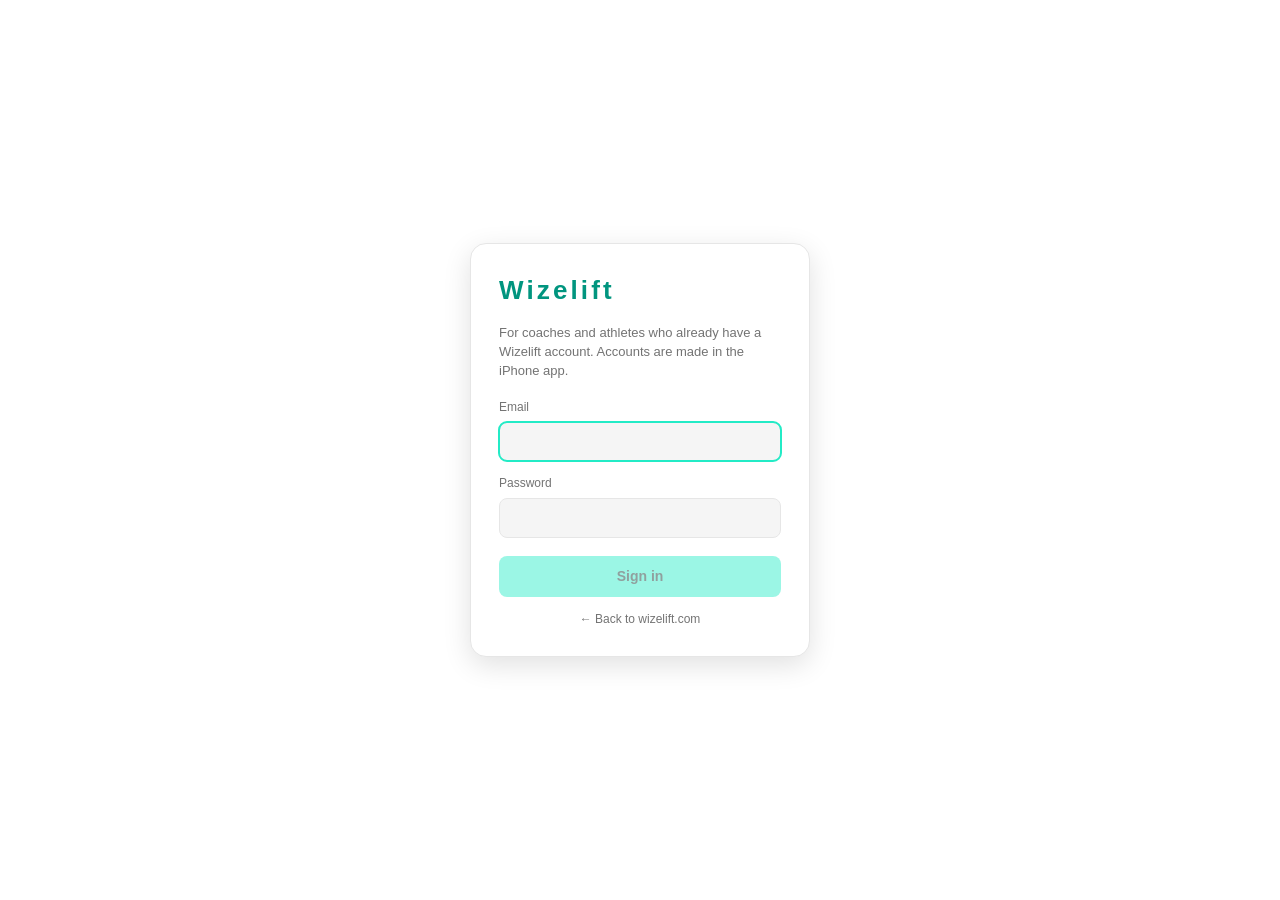
==== index.html @ af8a9f36 "Publish web app from WizeLift 39ad7905" ====
<!doctype html>
<html lang="en">
  <head>
    <meta http-equiv="Content-Security-Policy" content="default-src 'self'; script-src 'self'; style-src 'self'; img-src 'self' data: blob: https://nkvmnwehztaovkldfprq.supabase.co; connect-src https://nkvmnwehztaovkldfprq.supabase.co wss://nkvmnwehztaovkldfprq.supabase.co; font-src 'self'; object-src 'none'; base-uri 'none'; form-action 'none'; frame-src 'none'" />
    <meta name="referrer" content="no-referrer" />
    <meta charset="UTF-8" />
    <meta name="viewport" content="width=device-width, initial-scale=1.0" />
    <title>Wizelift</title>
    <script type="module" crossorigin src="/assets/index-R_wpBoYM.js"></script>
    <link rel="stylesheet" crossorigin href="/assets/index-I867Y5ib.css">
  </head>
  <body>
    <div id="root"></div>
  </body>
</html>
---- assets/index-I867Y5ib.css ----
.card.nopad>.card-head{padding:14px 18px 0}.nowrap{white-space:nowrap}td.wrap{white-space:normal}.filters{flex-direction:column;gap:10px;display:flex}.filters .search{max-width:360px}.chips{flex-wrap:wrap;align-items:center;gap:6px;display:flex}.chip{border-radius:999px;align-items:center;gap:6px;padding:4px 11px;font-size:13px;display:inline-flex}.sessions-layout{grid-template-columns:minmax(0,1fr) 300px;align-items:start;gap:18px;display:grid}.sessions-side{position:sticky;top:0}@media (max-width:1600px){.sessions-layout{grid-template-columns:1fr}.sessions-side{order:-1;position:static}}.session-title{font-weight:600;text-decoration:none}.session-title:hover{color:var(--accent-fg);text-decoration:underline}.lift-chips{flex-wrap:wrap;align-items:center;gap:4px;display:inline-flex}.lift-chip{background:var(--muted);white-space:nowrap;border-radius:6px;padding:1px 7px;font-size:12px}.pager{border-top:1px solid var(--border);flex-wrap:wrap;align-items:center;gap:4px;padding:12px 14px;display:flex}.pager button{min-width:32px;padding:4px 8px}.pager button.on{background:var(--accent);color:var(--accent-fg);border-color:#0000;font-weight:600}.pager .small{margin-left:10px}.side-note{margin-top:6px}th .sort{color:inherit;background:0 0;border:none;padding:0;font-size:12px;font-weight:500}.cal-head{align-items:center;gap:8px;display:flex}.cal-head h2{color:var(--fg);text-transform:capitalize;min-width:160px;margin:0 8px 0 0;font-size:18px}.cal{border:1px solid var(--border);background:var(--card);border-radius:14px;grid-template-columns:repeat(7,minmax(0,1fr)) minmax(150px,1.15fr);display:grid;overflow:hidden}.cal-dow{color:var(--muted-fg);border-bottom:1px solid var(--border);text-transform:capitalize;padding:8px 10px;font-size:12px}.cal-dow.sum{background:var(--muted)}.cal-day{border-bottom:1px solid var(--border);border-right:1px solid var(--border);flex-direction:column;gap:4px;min-width:0;min-height:104px;padding:6px 7px;display:flex}.cal-day.out{background:color-mix(in srgb, var(--muted) 45%, transparent)}.cal-day.out .cal-num{opacity:.45}.cal-num{color:var(--muted-fg);font-variant-numeric:tabular-nums;font-size:12px}.cal-day.today .cal-num{background:var(--primary);color:var(--primary-fg);border-radius:999px;align-self:flex-start;padding:0 7px;font-weight:700}.cal-chip{background:var(--accent);color:var(--accent-fg);border-radius:7px;padding:4px 7px;font-size:12px;line-height:1.25;text-decoration:none;display:block;overflow:hidden}.cal-chip:hover{filter:brightness(1.08)}.cal-chip b{white-space:nowrap;text-overflow:ellipsis;font-weight:600;display:block;overflow:hidden}.cal-chip span{white-space:nowrap;text-overflow:ellipsis;opacity:.85;display:block;overflow:hidden}.cal-week{border-bottom:1px solid var(--border);background:var(--muted);font-variant-numeric:tabular-nums;flex-direction:column;gap:3px;padding:8px 12px;font-size:12px;display:flex}.cal-week .row2{justify-content:space-between;gap:8px;display:flex}.cal-week .row2 span:first-child,.cal-week.empty{color:var(--muted-fg)}.year{grid-template-rows:repeat(7,13px);grid-auto-flow:column;gap:3px;padding-bottom:4px;display:grid;overflow-x:auto}.year-cell{background:var(--muted);border-radius:3px;place-items:center;width:13px;height:13px;display:grid}.year-cell .bubble{background:var(--c1);border-radius:50%}.year-cell.future{background:0 0}.year-months{color:var(--muted-fg);grid-auto-flow:column;gap:3px;margin-bottom:4px;font-size:11px;display:grid}.settings{flex-direction:column;gap:18px;max-width:640px;display:flex}.settings-row{border-top:1px solid var(--border);justify-content:space-between;align-items:center;gap:16px;padding:11px 0;display:flex}.settings-row:first-of-type{border-top:none}.danger-link{color:var(--bad);text-decoration:none}.danger-link:hover{text-decoration:underline}.signin{background:var(--bg);place-items:center;min-height:100%;padding:24px;display:grid}.signin-card{background:var(--card);border:1px solid var(--border);width:360px;max-width:100%;box-shadow:var(--shadow);border-radius:18px;flex-direction:column;gap:14px;padding:30px;display:flex}.signin-card .wordmark{margin-bottom:6px;font-size:26px}.signin-card button.primary{margin-top:4px;padding:10px 12px}.signin-foot{text-align:center;font-size:12px}.signin-foot a{color:var(--muted-fg);text-decoration:none}.signin-foot a:hover{color:var(--fg)}td.lifts-col{max-width:170px}.lift-line{text-overflow:ellipsis;white-space:nowrap;color:var(--muted-fg);display:block;overflow:hidden}.sessions-table td,.sessions-table th{padding-left:8px;padding-right:8px}.legal-title{margin:0;font-size:18px}.legal-consent{flex-direction:column;gap:8px;display:flex}.signin-card label.legal-check{cursor:pointer;flex-direction:row;align-items:flex-start;gap:10px}.signin-card label.legal-check input{width:18px;height:18px;accent-color:var(--primary);flex:none;margin:1px 0 0}.signin-card label.legal-check span{color:var(--fg);font-size:14px}.legal-links{gap:16px;padding-left:28px;font-size:13px;display:flex}.legal-links a{color:var(--fg);font-weight:600}.signin-who{color:var(--muted-fg);margin:-4px 0 4px;font-size:13px;line-height:1.45}.ov-row{grid-template-columns:minmax(0,2fr) minmax(0,1fr);gap:18px;display:grid}@media (max-width:1100px){.ov-row{grid-template-columns:1fr}}.mini td.strong,.strong{font-weight:700}.mini tr.row-link,tr.row-link{cursor:pointer}.mini tr.row-link:hover td,tr.row-link:hover td{background:var(--muted)}.mini td.name{white-space:nowrap}.spark{display:block}.last-session{color:inherit;border-radius:10px;flex-direction:column;gap:10px;margin:-4px;padding:4px;text-decoration:none;display:flex}.last-session:hover{background:var(--muted)}.ls-date{text-transform:capitalize;font-size:12px}.ls-title{font-size:18px;font-weight:700}.ls-stats{font-variant-numeric:tabular-nums;gap:18px;display:flex}.ls-stats b{font-size:18px}.ls-best{font-variant-numeric:tabular-nums;flex-direction:column;gap:2px;display:flex}.ls-lifts{flex-wrap:wrap;gap:6px;display:flex}.pill{background:var(--muted);color:var(--muted-fg);border-radius:999px;padding:3px 9px;font-size:12px}.speed-list{flex-direction:column;display:flex}.speed-row{border-bottom:1px solid var(--border);font-variant-numeric:tabular-nums;grid-template-columns:minmax(150px,1.4fr) 110px minmax(80px,1fr) 90px;align-items:center;gap:12px;padding:8px 2px;display:grid}.speed-row:last-child{border-bottom:none}.speed-name{white-space:nowrap;text-overflow:ellipsis;font-weight:600;overflow:hidden}.speed-vals{white-space:nowrap;font-size:12px}.speed-bar{background:var(--muted);border-radius:4px;height:8px;position:relative}.speed-mid{background:var(--muted-fg);opacity:.6;width:1px;position:absolute;top:-3px;bottom:-3px;left:50%}.speed-fill{background:var(--muted-fg);border-radius:4px;position:absolute;top:0;bottom:0}.speed-fill.good{background:var(--good)}.speed-fill.bad{background:var(--bad)}.speed-delta{text-align:right;white-space:nowrap}.speed-delta.muted{color:var(--muted-fg)}.ready{flex-direction:column;gap:8px;display:flex}.ready-verdict{letter-spacing:-.01em;font-size:30px;font-weight:800}.ready-verdict.primed{color:var(--good)}.ready-verdict.recover{color:var(--warn)}.ready-verdict.steady{color:var(--fg)}.ready-row{border-bottom:1px solid var(--border);justify-content:space-between;padding:6px 0;display:flex}.ready-row:last-child{border-bottom:none}.ready-row span:last-child{font-weight:700}.grid-wrap{flex-wrap:wrap;align-items:center;gap:28px;display:flex}.grid-stats{grid-template-columns:1fr;gap:10px;min-width:150px;display:grid}.cgrid{gap:4px;display:flex}.cgrid-days,.cgrid-week{grid-template-rows:repeat(7, var(--cell));gap:4px;display:grid}.cgrid-days span{line-height:var(--cell);width:12px;font-size:10px}.cgrid-cell{width:var(--cell);height:var(--cell);background:var(--muted);border-radius:4px}.cgrid-cell.on{background:color-mix(in srgb, var(--c1) 70%, transparent)}.cgrid-cell.on2{background:var(--c1)}.cgrid-cell.out{border:1px dashed var(--border);background:0 0}.sr-only{clip:rect(0 0 0 0);width:1px;height:1px;position:absolute;overflow:hidden}.roster td .name{font-weight:600}.roster .lift b{font-variant-numeric:tabular-nums;font-weight:600}.compare-pickers{flex-direction:column;gap:10px;display:flex}.chips{flex-wrap:wrap;gap:6px;display:flex}.chip{border-radius:999px;align-items:center;gap:6px;padding:5px 12px;display:inline-flex}.chip .dot{margin-right:0}.invite-layout{grid-template-columns:auto 1fr;align-items:center;gap:28px;display:grid}.invite-qr{background:#fff;border-radius:14px;width:220px;height:220px;padding:10px;display:block}.invite-qr.placeholder{background:var(--muted)}.invite-code{letter-spacing:.08em;font-variant-numeric:tabular-nums;font-size:44px;font-weight:800;line-height:1.1}.invite-actions{gap:8px;margin-top:16px;display:flex}@media (max-width:900px){.invite-layout{grid-template-columns:1fr}}.chip{background:var(--muted);border:1px solid var(--border);color:var(--fg);cursor:pointer;border-radius:999px;align-items:center;gap:6px;padding:4px 11px;font-size:13px;text-decoration:none;display:inline-flex}.chip.on{background:var(--accent);color:var(--accent-fg);border-color:#0000;font-weight:600}.medals{grid-template-columns:minmax(0,1.2fr) minmax(0,1fr);align-items:start;gap:18px;display:grid}@media (max-width:1180px){.medals{grid-template-columns:1fr}}.trophy-list{flex-direction:column;gap:8px;display:flex}.trophy{border:1px solid var(--primary);background:color-mix(in srgb, var(--primary) 10%, transparent);border-radius:12px;align-items:center;gap:12px;padding:10px 12px;text-decoration:none;display:flex}.trophy:hover{background:color-mix(in srgb, var(--primary) 16%, transparent)}.trophy-text{flex-direction:column;flex:1;gap:2px;min-width:0;display:flex}.trophy-also{flex-wrap:wrap;gap:6px;margin-top:12px;display:flex}.medal-tiers{flex-direction:column;gap:14px;display:flex}.tier-list{flex-direction:column;gap:8px;display:flex}.tier-row{justify-content:space-between;align-items:center;gap:10px;display:flex}.tier-badge{letter-spacing:.06em;border-radius:999px;padding:3px 9px;font-size:11px;font-weight:800}.tier-value{font-variant-numeric:tabular-nums}.segments{grid-template-columns:260px minmax(0,1fr);align-items:start;gap:20px;display:grid}@media (max-width:1000px){.segments{grid-template-columns:1fr}}.segment-list{flex-direction:column;gap:14px;display:flex;position:sticky;top:0}.segment-lift{margin-bottom:6px;font-weight:700}.segment-bands{flex-wrap:wrap;gap:6px;display:flex}.segment-main{flex-direction:column;gap:12px;min-width:0;display:flex}.segment-controls{flex-wrap:wrap;gap:10px;display:flex}.board{flex-direction:column;display:flex}.board-head{border-bottom:1px solid var(--border);justify-content:space-between;padding:10px 16px;display:flex}.board-row{border-bottom:1px solid var(--border);align-items:center;gap:12px;padding:10px 16px;text-decoration:none;display:flex}.board-row:last-child{border-bottom:none}a.board-row:hover{background:var(--muted)}.board-row.me{background:color-mix(in srgb, var(--primary) 10%, transparent);box-shadow:inset 3px 0 0 var(--primary)}.board-place{text-align:right;font-variant-numeric:tabular-nums;width:26px;color:var(--muted-fg);font-weight:800}.board-who{flex-direction:column;flex:1;gap:2px;min-width:0;display:flex}.board-who b,.board-who span{text-overflow:ellipsis;white-space:nowrap;overflow:hidden}.board-value{font-variant-numeric:tabular-nums;white-space:nowrap;font-size:16px;font-weight:800}.board-gap{text-align:center;color:var(--muted-fg);border-bottom:1px solid var(--border);padding:2px 0}.compare{flex-direction:column;gap:16px;display:flex}.compare-pair{grid-template-columns:1fr 1fr;gap:12px;display:grid}.compare-side{border:1px solid var(--border);border-radius:12px;flex-direction:column;gap:10px;padding:12px 14px;display:flex}.compare-side.me{border-color:var(--primary);background:color-mix(in srgb, var(--primary) 6%, transparent)}.compare-who{letter-spacing:.08em;text-transform:uppercase;color:var(--muted-fg);font-size:11px;font-weight:800}.compare-stats{grid-template-columns:repeat(3,minmax(0,1fr));gap:10px;display:grid}.compare-stats>div{flex-direction:column;gap:2px;display:flex}.compare-stats b{font-variant-numeric:tabular-nums;font-size:18px}.compare th.gap,.compare td.gap{border-bottom:none;width:24px}.share-backdrop{z-index:50;background:#0009;place-items:center;padding:24px;display:grid;position:fixed;inset:0}.share-dialog{background:var(--card);border:1px solid var(--border);box-shadow:var(--shadow);border-radius:16px;width:100%;max-width:820px;max-height:calc(100vh - 48px);overflow:auto}.share-head{border-bottom:1px solid var(--border);justify-content:space-between;align-items:center;padding:12px 16px;display:flex}.share-body{grid-template-columns:auto minmax(0,1fr);align-items:start;gap:20px;padding:18px;display:grid}@media (max-width:760px){.share-body{grid-template-columns:1fr}}.share-stage{border-radius:12px;place-items:center;padding:10px;display:grid}.share-stage.checker{background:repeating-conic-gradient(#9a9a9a 0% 25%,#6e6e6e 0% 50%) 50%/20px 20px}.share-canvas{border-radius:10px;width:300px;display:block}.share-canvas.story{height:533px}.share-canvas.post{height:375px}.share-controls{flex-direction:column;align-items:flex-start;gap:14px;display:flex}.share-templates{flex-wrap:wrap;gap:6px;display:flex}.share-actions{flex-wrap:wrap;gap:8px;display:flex}.share-warn{color:var(--warn);margin-left:8px;font-size:11px}.kpi-strip{grid-template-columns:repeat(auto-fit,minmax(150px,1fr));gap:12px;display:grid}.session-nav{gap:6px;display:flex}a.button{background:var(--muted);border:1px solid var(--border);min-width:34px;color:var(--fg);border-radius:8px;justify-content:center;align-items:center;padding:6px 12px;text-decoration:none;display:inline-flex}a.button:hover{border-color:var(--muted-fg)}a.button.disabled{opacity:.35;pointer-events:none}.session-note{border-left:3px solid var(--primary);color:var(--fg);white-space:pre-wrap;padding:6px 12px}.lift-block{flex-direction:column;gap:16px;display:flex}.lift-head{justify-content:space-between;align-items:flex-start;gap:16px;display:flex}.lift-head .kpi{min-width:150px}.lift-name{color:var(--fg);font-size:18px;font-weight:700;text-decoration:none}.lift-name:hover{color:var(--accent-fg)}.lift-grid{grid-template-columns:minmax(0,1.25fr) minmax(0,1fr);align-items:start;gap:20px;display:grid}@media (max-width:1280px){.lift-grid{grid-template-columns:1fr}}.panel-head{flex-wrap:wrap;justify-content:space-between;align-items:center;gap:12px;margin-bottom:8px;display:flex}.panel-head h3,.curve h3{color:var(--muted-fg);margin:0;font-size:13px;font-weight:600}table.sets td{padding:8px 9px}table.sets th{padding:6px 9px}table.sets tr.lit td{background:color-mix(in srgb, var(--c1) 12%, transparent)}table.sets tr.warm td{color:var(--muted-fg)}table.sets tr.warm td.strong{color:var(--muted-fg);font-weight:500}td.strong,span.strong{font-weight:700}.tag{letter-spacing:.04em;text-transform:uppercase;color:var(--muted-fg);background:var(--muted);border-radius:4px;margin-left:6px;padding:1px 5px;font-size:10px;font-weight:600}.reps-panel{border-top:1px solid var(--border);flex-direction:column;gap:10px;padding-top:14px;display:flex}.curve{margin-top:8px}.chart .bar-value{fill:var(--muted-fg);font-variant-numeric:tabular-nums;font-size:10px}.chart .bar-value.on{fill:var(--fg);font-weight:700}.chart .group-rule{stroke:var(--border)}.chart .cutoff{stroke:var(--bad);stroke-dasharray:5 4;opacity:.8}.chart .cutoff-label{fill:var(--bad);font-size:11px}.chart .lv-fit{stroke:var(--fg);stroke-width:2px}.chart .lv-extrap{stroke:var(--muted-fg);stroke-width:1.6px;stroke-dasharray:6 5}.chart .lv-drop{stroke:var(--muted-fg);stroke-dasharray:2 4}.chart .lv-estimate{fill:var(--bg);stroke:var(--fg);stroke-width:2px}.chart .lv-estimate-label{fill:var(--fg);font-size:12px;font-weight:700}.chart .lv-past{fill:var(--muted-fg);opacity:.6;cursor:pointer}.chart .lv-now{fill:var(--c1);stroke:var(--bg);stroke-width:1.5px;cursor:pointer}.chart .lv-halo{fill:color-mix(in srgb, var(--c1) 25%, transparent)}.legend-item.clickable{cursor:default}.photo-strip{gap:10px;padding-bottom:2px;display:flex;overflow-x:auto}.photo-thumb{border:1px solid var(--border);background:var(--muted);cursor:zoom-in;border-radius:10px;flex:none;width:132px;height:132px;padding:0;overflow:hidden}.photo-thumb img{object-fit:cover;width:100%;height:100%;display:block}.photo-thumb:hover{border-color:var(--muted-fg)}.lightbox{z-index:50;cursor:zoom-out;background:#000000e0;place-items:center;display:grid;position:fixed;inset:0}.lightbox img{max-width:92vw;max-height:88vh;box-shadow:var(--shadow);cursor:default;border-radius:10px}.lightbox button{color:#fff;background:#ffffff1f;border:none;border-radius:999px;width:44px;height:44px;font-size:20px;position:absolute}.lightbox button:hover{background:#ffffff38}.lightbox-nav.prev{top:50%;left:24px;transform:translateY(-50%)}.lightbox-nav.next{top:50%;right:24px;transform:translateY(-50%)}.lightbox-close{top:20px;right:24px}.lightbox-count{color:#fffc;font-variant-numeric:tabular-nums;font-size:13px;position:absolute;bottom:22px}.tempo-swatch{border-radius:2px;width:10px;height:10px;display:inline-block}input.search{width:240px}.ex-grid{grid-template-columns:minmax(0,1fr) minmax(0,1fr);align-items:start;gap:18px;display:grid}@media (max-width:1180px){.ex-grid{grid-template-columns:1fr}}.card.nopad .card-head{padding:14px 16px 0}tr.clickable-row{cursor:pointer}tr.clickable-row:hover td{background:var(--muted)}.legend-swatch{background:var(--muted);border-radius:3px;width:14px;height:10px;display:inline-block}.compare-toggle{color:var(--muted-fg);cursor:pointer;align-items:center;gap:6px;font-size:13px;display:inline-flex}.compare-toggle input{width:auto}.delta{font-variant-numeric:tabular-nums;margin-left:6px;font-size:13px;font-weight:600}.delta.muted{color:var(--muted-fg)}.headline{border:1px solid var(--border);background:var(--card);border-radius:14px;flex-direction:column;gap:4px;padding:16px 18px;display:flex}.headline.tone-good{background:color-mix(in srgb, var(--good) 8%, var(--card))}.headline.tone-poor{background:color-mix(in srgb, var(--bad) 8%, var(--card))}.headline.tone-mixed{background:color-mix(in srgb, var(--warn) 8%, var(--card))}.headline-q{letter-spacing:.08em;text-transform:uppercase;color:var(--muted-fg);font-size:11px;font-weight:600}.headline-a{letter-spacing:-.01em;font-size:30px;font-weight:800}.tone-good .headline-a{color:var(--good)}.tone-poor .headline-a{color:var(--bad)}.tone-mixed .headline-a{color:var(--warn)}.headline-slices{gap:3px;max-width:520px;margin-top:6px;display:flex}.slice{white-space:nowrap;color:var(--fg);border-radius:6px;padding:3px 8px;font-size:11px;overflow:hidden}.slice.good{background:color-mix(in srgb, var(--good) 35%, transparent)}.slice.flat{background:var(--muted)}.slice.poor{background:color-mix(in srgb, var(--bad) 35%, transparent)}.multiples{grid-template-columns:repeat(2,minmax(0,1fr));gap:18px 24px;display:grid}.multiples.three{grid-template-columns:repeat(3,minmax(0,1fr));margin-top:14px}@media (max-width:1100px){.multiples,.multiples.three{grid-template-columns:1fr}}.multiple{min-width:0}.multiple-head{align-items:baseline;gap:10px;margin-bottom:4px;display:flex}.multiple-title{color:var(--fg);font-weight:600;text-decoration:none}a.multiple-title:hover{color:var(--accent-fg)}.multiple-value{font-variant-numeric:tabular-nums;margin-left:auto;font-size:18px;font-weight:700}.vl{flex-direction:column;gap:12px;display:flex}.vl-head{flex-wrap:wrap;align-items:baseline;gap:8px;display:flex}.vl-mean{font-variant-numeric:tabular-nums;font-size:26px;font-weight:800}.hist{padding-bottom:18px;position:relative}.hist-bars{grid-template-columns:repeat(12,1fr);align-items:end;gap:3px;height:150px;display:grid;position:relative}.hist-col{z-index:1;align-items:flex-end;height:100%;display:flex;position:relative}.hist-bar{background:var(--muted-fg);opacity:.55;border-radius:3px 3px 0 0;width:100%;min-height:1px}.hist-bar.in{background:var(--c1);opacity:1}.hist-band{background:color-mix(in srgb, var(--c1) 12%, transparent);border-left:1px dashed var(--c1);border-right:1px dashed var(--c1);position:absolute;top:0;bottom:0}.hist-mean{background:var(--fg);z-index:2;width:2px;position:absolute;top:-4px;bottom:0}.hist-axis{height:16px;position:relative}.hist-axis span{color:var(--muted-fg);font-size:11px;position:absolute;top:4px;transform:translate(-50%)}.muscles{flex-direction:column;gap:6px;display:flex}.muscle-row{grid-template-columns:180px 1fr 50px;align-items:center;gap:12px;display:grid}.muscle-name{white-space:nowrap;text-overflow:ellipsis;font-weight:600;overflow:hidden}.muscle-bar{background:var(--muted);border-radius:5px;height:10px;position:relative;overflow:hidden}.muscle-band{background:color-mix(in srgb, var(--c1) 22%, transparent);position:absolute;top:0;bottom:0}.muscle-fill{background:var(--muted-fg);border-radius:4px;position:absolute;top:2px;bottom:2px;left:0}.muscle-fill.in{background:var(--c1)}.muscle-fill.high{background:var(--c2)}.muscle-val{text-align:right;font-variant-numeric:tabular-nums}.records-lift{flex-direction:column;gap:12px;display:flex}.records-head{flex-wrap:wrap;align-items:baseline;gap:14px;display:flex}.records-head h3{margin:0;font-size:17px}.records-head a{color:var(--fg);text-decoration:none}.records-head a:hover{color:var(--accent-fg)}.records-tiles{grid-template-columns:repeat(4,minmax(0,1fr));gap:10px;display:grid}@media (max-width:1100px){.records-tiles{grid-template-columns:1fr 1fr}}.records-tables{grid-template-columns:1fr 1fr;gap:18px;display:grid}@media (max-width:1100px){.records-tables{grid-template-columns:1fr}}.records-tables h4{color:var(--muted-fg);margin:0 0 6px;font-size:12px;font-weight:600}.kpi a{color:inherit;text-decoration:none}.kpi-link{cursor:pointer}.kpi-link:hover{border-color:var(--muted-fg)}.lift-filter{flex-wrap:wrap;gap:6px;display:flex}.lift-filter button.on{background:var(--accent);color:var(--accent-fg);border-color:#0000;font-weight:600}.body-form{flex-wrap:wrap;align-items:center;gap:8px;display:flex}.body-form input{width:140px}.plan-banner{border:1px solid var(--border);border-radius:12px;align-items:center;gap:12px;padding:10px 14px;display:flex}.plan-banner.warn{border-color:var(--warn);background:color-mix(in srgb, var(--warn) 12%, transparent)}.plan-banner.bad{border-color:var(--bad);background:color-mix(in srgb, var(--bad) 10%, transparent)}.plan-banner span{color:var(--muted-fg);flex:1}.plan-target{width:110px;margin-top:2px;padding:4px 8px;font-size:20px;font-weight:700}.plan-block{border:1px solid var(--border);background:var(--card);border-radius:12px;flex-wrap:wrap;align-items:baseline;gap:6px 18px;padding:12px 16px;display:flex}.plan-week-head{align-items:baseline;gap:14px;display:flex}.plan-week-head h2{color:var(--fg);text-transform:capitalize;margin:0;font-size:16px}.plan-phase{color:var(--accent-fg);background:var(--accent);border-radius:999px;padding:2px 10px;font-size:12px;font-weight:600}.plan-week{grid-template-columns:repeat(7,minmax(0,1fr));align-items:start;gap:10px;display:grid}.plan-day{border:1px solid var(--border);background:var(--card);border-radius:12px;flex-direction:column;gap:8px;min-width:0;min-height:140px;padding:8px;display:flex}.plan-day.today{border-color:var(--primary)}.plan-day-head{color:var(--muted-fg);text-transform:capitalize;justify-content:space-between;align-items:baseline;font-size:12px;display:flex}.plan-day-head b{color:var(--fg);font-size:15px}.plan-session{text-align:left;border:1px solid var(--border);border-left:3px solid var(--primary);background:var(--bg);border-radius:10px;flex-direction:column;align-items:stretch;gap:3px;width:100%;padding:8px 9px;display:flex}.plan-session:hover{background:var(--muted)}.plan-session.on{outline:2px solid var(--primary);outline-offset:-1px}.plan-session.done{opacity:.7}.plan-session-title{font-size:13px;font-weight:700}.plan-session-meta{color:var(--muted-fg);flex-wrap:wrap;align-items:center;gap:4px;font-size:11px;display:flex}.plan-ex{border-top:1px solid var(--border);flex-direction:column;gap:1px;padding:3px 0;font-size:12px;line-height:1.3;display:flex}.plan-ex-name{-webkit-line-clamp:2;-webkit-box-orient:vertical;min-width:0;display:-webkit-box;overflow:hidden}.plan-ex-dose{color:var(--muted-fg);white-space:nowrap;font-variant-numeric:tabular-nums}.plan-tag{letter-spacing:.04em;text-transform:uppercase;background:var(--muted);color:var(--muted-fg);border-radius:6px;margin-left:6px;padding:1px 6px;font-size:10px;font-weight:700}.plan-tag.good{background:color-mix(in srgb, var(--good) 18%, transparent);color:var(--good)}.plan-tag.warn{background:color-mix(in srgb, var(--warn) 18%, transparent);color:var(--warn)}.plan-editor-fields{flex-wrap:wrap;gap:14px;margin-bottom:14px;display:flex}.plan-editor-fields label{flex-direction:column;gap:4px;min-width:200px;display:flex}.plan-editor-fields label>span:first-child{color:var(--muted-fg);font-size:12px}.plan-focus{padding-top:8px;font-weight:700}.plan-table tr.superset td:first-child{box-shadow:inset 3px 0 0 var(--primary)}.plan-actions{justify-content:flex-end;gap:4px;display:flex}.plan-actions button{padding:3px 9px}.plan-pct{text-align:right;width:70px;padding:4px 6px}.stepper{align-items:center;gap:8px;display:inline-flex}.stepper button{padding:2px 9px}.stepper b{text-align:center;font-variant-numeric:tabular-nums;min-width:20px}.plan-add{max-width:420px;margin-top:12px;position:relative}.plan-results{z-index:4;background:var(--card);border:1px solid var(--border);box-shadow:var(--shadow);border-radius:10px;flex-direction:column;display:flex;position:absolute;top:calc(100% + 4px);left:0;right:0;overflow:hidden}.plan-results button{text-align:left;background:0 0;border:none;border-radius:0;padding:8px 12px}.plan-results button:hover{background:var(--muted)}.plan-editor-foot,.plan-footer{justify-content:flex-end;margin-top:12px;display:flex}button.danger{color:var(--bad)}.row-gap{align-items:center;gap:10px;display:flex}.gen-grid{grid-template-columns:repeat(2,minmax(0,1fr));gap:14px 24px;display:grid}.gen-field{flex-direction:column;gap:6px;display:flex}.gen-field.wide{grid-column:1/-1}.gen-field input[type=number]{width:110px}.gen-field input[type=date]{width:180px}.gen-label{color:var(--muted-fg);font-size:12px}.gen-splits{flex-wrap:wrap;gap:8px;display:flex}.gen-split{align-items:center;display:inline-flex}.gen-split.on{background:var(--accent);color:var(--accent-fg);border-color:#0000;font-weight:600}.gen-foot{border-top:1px solid var(--border);justify-content:space-between;align-items:center;margin-top:16px;padding-top:12px;display:flex}@media (max-width:1180px){.plan-week{grid-template-columns:repeat(4,minmax(0,1fr))}.gen-grid{grid-template-columns:1fr}}.plan-day.drop{outline:2px dashed var(--primary);outline-offset:-2px}.plan-session{cursor:pointer}.plan-session.readonly{cursor:default}.plan-session[draggable=true]{cursor:grab}.plan-session.dragging{opacity:.45}.plan-ex.skipped{opacity:.4}.plan-short{border:1px solid var(--border);cursor:pointer;border-radius:8px;flex-wrap:wrap;align-items:center;gap:2px 6px;margin-top:6px;padding:5px 7px;font-size:12px;display:flex}.plan-short>span{white-space:nowrap}.plan-short.on{border-color:var(--primary);background:color-mix(in srgb, var(--primary) 12%, transparent)}.plan-short input{width:auto;accent-color:var(--primary);margin:0}.plan-short .muted{font-variant-numeric:tabular-nums;margin-left:auto}.plan-table tr[draggable=true]{cursor:grab}.plan-table tr.dragging{opacity:.45}.plan-table tr.drop-above td{box-shadow:inset 0 2px 0 var(--primary)}.plan-table tr.drop-below td{box-shadow:inset 0 -2px 0 var(--primary)}.plan-grip{white-space:nowrap;-webkit-user-select:none;user-select:none}.nav-badge{background:var(--bad);color:#fff;border-radius:999px;margin-left:8px;padding:0 6px;font-size:11px;font-weight:700;line-height:17px;display:inline-block}.community{grid-template-columns:minmax(0,680px) 320px;align-items:start;gap:24px;display:grid}@media (max-width:1180px){.community{grid-template-columns:minmax(0,1fr)}.community-side{order:-1}}.feed{flex-direction:column;gap:16px;min-width:0;display:flex}.community-side{flex-direction:column;gap:16px;display:flex;position:sticky;top:0}.face{object-fit:cover;background:var(--muted);border-radius:50%;flex:none;display:inline-block}.face.initials{color:var(--muted-fg);place-items:center;font-weight:700;display:inline-grid}.level-chip{color:var(--accent-fg);background:var(--accent);vertical-align:middle;border-radius:6px;margin-left:8px;padding:0 6px;font-size:11px;font-weight:700;line-height:18px;display:inline-block}.feed-card{background:var(--card);border:1px solid var(--border);border-radius:14px;flex-direction:column;gap:12px;padding:16px 18px;display:flex}.feed-author{align-items:center;gap:12px;display:flex}.feed-who{flex:1;min-width:0}.feed-name{font-weight:700}.feed-name a{text-decoration:none}.feed-name a:hover{text-decoration:underline}.feed-title{letter-spacing:-.01em;font-size:19px;font-weight:700;text-decoration:none}.feed-title:hover{color:var(--accent-fg)}.feed-stats{grid-template-columns:repeat(3,minmax(0,1fr));gap:12px;display:grid}.feed-stats>div{flex-direction:column;gap:2px;min-width:0;display:flex}.feed-stats b{font-variant-numeric:tabular-nums;text-overflow:ellipsis;white-space:nowrap;font-size:16px;overflow:hidden}.feed-notes{color:var(--fg);white-space:pre-wrap;margin:0}.feed-photos{border-radius:10px;gap:4px;display:grid;overflow:hidden}.feed-photos.n1{grid-template-columns:1fr}.feed-photos.n2{grid-template-columns:1fr 1fr}.feed-photos.n3{grid-template-columns:2fr 1fr 1fr}.feed-photos img{object-fit:cover;width:100%;height:280px;display:block}.feed-lifts{flex-wrap:wrap;gap:6px;text-decoration:none;display:flex}.lift-tile{background:var(--muted);border-radius:8px;padding:6px 10px;font-size:13px;font-weight:600}.lift-tile.more{color:var(--muted-fg)}.feed-chips{flex-wrap:wrap;gap:6px;display:flex}.feed-chips .chip{background:var(--muted);border:1px solid var(--border);border-radius:999px;align-items:center;gap:6px;padding:3px 10px;font-size:12px;display:inline-flex}.feed-chips .chip.gold{border-color:#fbbf24}.feed-chips .chip.silver{border-color:#cbd5e1}.feed-chips .chip.bronze{border-color:#d97706}.feed-chips .dot{margin-right:0}.feed-actions{border-top:1px solid var(--border);align-items:center;gap:8px;padding-top:10px;display:flex}.act{font-variant-numeric:tabular-nums;background:0 0;border:1px solid #0000}.act:hover{background:var(--muted)}.act.on{color:var(--accent-fg);background:var(--accent)}.comment-preview{text-align:left;color:var(--fg);background:0 0;border:none;flex-direction:column;gap:3px;padding:0;display:flex}.comments{border-top:1px solid var(--border);flex-direction:column;gap:10px;padding-top:10px;display:flex}.comment{align-items:flex-start;gap:10px;display:flex}.comment-body{flex:1;min-width:0}.comment-text{white-space:pre-wrap;overflow-wrap:anywhere}.composer{gap:8px;display:flex}.load-more{align-self:center}.menu-wrap{position:relative}.icon-btn{color:var(--muted-fg);background:0 0;border:none;padding:4px 8px;font-size:18px;line-height:1}.icon-btn:hover{background:var(--muted)}.menu{z-index:10;background:var(--card);border:1px solid var(--border);box-shadow:var(--shadow);border-radius:10px;flex-direction:column;min-width:180px;padding:6px;display:flex;position:absolute;top:100%;right:0}.menu button,.menu .menu-link{text-align:left;background:0 0;border:none;border-radius:6px;padding:7px 10px;text-decoration:none}.menu button:hover,.menu .menu-link:hover{background:var(--muted)}.menu-label{color:var(--muted-fg);text-transform:uppercase;letter-spacing:.06em;padding:6px 10px 2px;font-size:11px}.menu-sep{background:var(--border);height:1px;margin:4px 0}.menu-note{white-space:nowrap;position:absolute;top:100%;right:0}.people{flex-direction:column;gap:8px;margin-top:8px;display:flex}.person{justify-content:space-between;align-items:center;gap:8px;display:flex}.person-who{align-items:center;gap:8px;min-width:0;text-decoration:none;display:flex}.person-who:hover b,.person-who:hover span{text-decoration:underline}.row-gap{gap:6px;display:inline-flex}.follow{align-items:center;gap:8px;display:inline-flex}.badge{background:var(--bad);color:#fff;border-radius:999px;padding:0 7px;font-size:11px;font-weight:700;line-height:18px}.profile-head{align-items:center;gap:16px;display:flex}.profile-name{font-size:20px;font-weight:700}.muscles{margin-top:10px}.notices{flex-direction:column;gap:18px;max-width:760px;display:flex}.notices h2{margin-bottom:6px}.notice{border-radius:10px;align-items:center;gap:10px;padding:8px 10px;display:flex}.notice.unread{background:color-mix(in srgb, var(--accent) 60%, transparent)}.notice-main{flex:1;align-items:center;gap:12px;min-width:0;text-decoration:none;display:flex}.notice-text{flex:1;min-width:0}.notice:hover:not(.unread){background:var(--muted)}.shared-workouts{flex-direction:column;gap:4px;max-width:760px;margin-bottom:18px;display:flex}.shared-workouts h2{margin-bottom:6px}.notice.offer{border:1px solid var(--border)}.offer-meta{margin-top:2px;display:block}:root{--bg:#fff;--fg:#1a1a1a;--card:#fff;--muted:#f5f5f5;--muted-fg:#737373;--primary:#23ebc6;--primary-fg:#0a2e29;--accent:#edfdfb;--accent-fg:#01957f;--border:#e6e6e6;--good:#059669;--warn:#d97706;--bad:#dc2626;--sidebar:#fafafa;--c1:#0fb89a;--c2:#6366f1;--c3:#d97706;--c4:#db2777;--c5:#2563eb;--c6:#65a30d;--shadow:0 8px 28px #0000001f;--lightningcss-light:initial;--lightningcss-dark: ;color-scheme:light}@media (prefers-color-scheme:dark){:root:not([data-theme=light]){--bg:#0d0d0d;--fg:#fafafa;--card:#141414;--muted:#262626;--muted-fg:#a6a6a6;--primary:#15c4a6;--primary-fg:#04201c;--accent:#203c38;--accent-fg:#75f0df;--border:#2a2a2a;--good:#34d399;--warn:#fbbf24;--bad:#f87171;--sidebar:#111;--c1:#2ee6c6;--c2:#8b8fff;--c3:#fbbf24;--c4:#f472b6;--c5:#60a5fa;--c6:#a3e635;--shadow:0 8px 28px #0000008c;--lightningcss-light: ;--lightningcss-dark:initial;color-scheme:dark}}:root[data-theme=dark]{--bg:#0d0d0d;--fg:#fafafa;--card:#141414;--muted:#262626;--muted-fg:#a6a6a6;--primary:#15c4a6;--primary-fg:#04201c;--accent:#203c38;--accent-fg:#75f0df;--border:#2a2a2a;--good:#34d399;--warn:#fbbf24;--bad:#f87171;--sidebar:#111;--c1:#2ee6c6;--c2:#8b8fff;--c3:#fbbf24;--c4:#f472b6;--c5:#60a5fa;--c6:#a3e635;--shadow:0 8px 28px #0000008c;--lightningcss-light: ;--lightningcss-dark:initial;color-scheme:dark}*{box-sizing:border-box}html,body,#root{height:100%;margin:0}body{background:var(--bg);color:var(--fg);-webkit-font-smoothing:antialiased;font:14px/1.4 -apple-system,BlinkMacSystemFont,Segoe UI,Roboto,sans-serif}button{font:inherit;color:inherit;background:var(--muted);border:1px solid var(--border);cursor:pointer;border-radius:8px;padding:6px 12px}button:disabled{opacity:.45;cursor:default}button.primary{background:var(--primary);color:var(--primary-fg);border-color:#0000;font-weight:600}button.link{color:var(--muted-fg);background:0 0;border:none;padding:0}input{font:inherit;color:var(--fg);background:var(--muted);border:1px solid var(--border);border-radius:8px;width:100%;padding:9px 11px}input:focus{outline:2px solid var(--primary);outline-offset:-1px}tr[tabindex]:focus-visible,.kpi-link:focus-visible{outline:2px solid var(--primary);outline-offset:-2px}.muted{color:var(--muted-fg)}.small{font-size:12px}.good{color:var(--good)}.warn{color:var(--warn)}.bad{color:var(--bad)}.spacer{flex:1}.wordmark{letter-spacing:.12em;color:var(--accent-fg);font-size:18px;font-weight:800}.signin{place-items:center;height:100%;display:grid}.signin-card{background:var(--card);border:1px solid var(--border);border-radius:16px;flex-direction:column;gap:14px;width:340px;padding:28px;display:flex}.signin-card label{flex-direction:column;gap:6px;display:flex}.signin-card label span{color:var(--muted-fg);font-size:12px}.error{color:var(--bad)}.shell{grid-template-columns:220px 1fr;height:100%;display:grid}.main{flex-direction:column;min-width:0;height:100%;display:flex}.sidebar{background:var(--sidebar);border-right:1px solid var(--border);flex-direction:column;gap:4px;padding:22px 12px 14px;display:flex;overflow:auto}.sidebar .wordmark{padding:0 10px 14px}.nav{text-align:left;color:var(--muted-fg);background:0 0;border:none;border-radius:8px;padding:8px 10px;text-decoration:none;display:block}a.wordmark{text-decoration:none}.nav.on{background:var(--accent);color:var(--accent-fg);font-weight:600}.nav.small{padding:5px 10px;font-size:13px}.sub{border-top:1px solid var(--border);flex-direction:column;gap:2px;margin-top:8px;padding-top:8px;display:flex}.foot{border-top:1px solid var(--border);justify-content:space-between;align-items:center;margin-top:8px;padding:10px 10px 0;display:flex}.demo{color:var(--warn);letter-spacing:.1em;font-size:11px;font-weight:700}.content{flex:1;overflow:auto}.mobile-bar{display:none}.page{flex-direction:column;gap:18px;min-width:0;padding:28px 32px 48px;display:flex}h2{color:var(--muted-fg);margin:0 0 10px;font-size:13px;font-weight:600}table{border-collapse:collapse;font-variant-numeric:tabular-nums;width:100%}th{text-align:left;color:var(--muted-fg);border-bottom:1px solid var(--border);white-space:nowrap;padding:6px 10px;font-size:12px;font-weight:500}td{border-bottom:1px solid var(--border);white-space:nowrap;padding:9px 10px}td.num{text-align:right}td.name{font-weight:600}.roster tbody tr{cursor:pointer}.roster tbody tr:hover{background:var(--muted)}.roster tr.self td{background:color-mix(in srgb, var(--accent) 55%, transparent)}.roster .lifts-cell{white-space:normal;min-width:200px}.roster .lifts{flex-wrap:wrap;gap:2px 14px;display:flex}.roster .lift{white-space:nowrap}th.num{text-align:right}th .sort{color:inherit;background:0 0;border:none;padding:0;font-size:12px}th .sort.on{color:var(--fg)}.mini td,.mini th{padding:6px 8px}.loading{padding:10px}.card{background:var(--card);border:1px solid var(--border);border-radius:14px;padding:16px 18px}.grid2{grid-template-columns:1fr 1fr;gap:18px;display:grid}@media (max-width:1180px){.grid2{grid-template-columns:1fr}}.stats{grid-template-columns:repeat(4,1fr);gap:12px;display:grid}.stat{background:var(--card);border:1px solid var(--border);border-radius:12px;flex-direction:column;gap:2px;padding:12px 14px;display:flex}.stat .label{color:var(--muted-fg);font-size:12px}.stat .value{font-variant-numeric:tabular-nums;font-size:22px;font-weight:700}.tabs,.chips{flex-wrap:wrap;gap:6px;display:flex}.tabs button.on,.chip.on{background:var(--accent);color:var(--accent-fg);border-color:#0000;font-weight:600}.chip{border-radius:999px;align-items:center;gap:6px;display:inline-flex}.dot{border-radius:50%;width:9px;height:9px;margin-right:6px;display:inline-block}.empty{color:var(--muted-fg);text-align:center;padding:24px}.chart{width:100%;height:auto;display:block}.chart .grid{stroke:var(--border);stroke-width:1px}.chart .tick{fill:var(--muted-fg);font-size:11px}.chart .band{fill:var(--muted)}.invite{align-items:center;gap:28px;max-width:720px;display:flex}.qr{background:#fff;border-radius:12px;width:220px;height:220px;padding:8px}.qr.placeholder{background:var(--muted)}.code{letter-spacing:.08em;font-variant-numeric:tabular-nums;font-size:40px;font-weight:800}.row{gap:8px;margin-top:14px;display:flex}.nav-group{flex-direction:column;gap:2px;display:flex}.nav-label{letter-spacing:.08em;text-transform:uppercase;color:var(--muted-fg);padding:16px 10px 6px;font-size:11px;font-weight:600}.nav:hover:not(.on){background:var(--muted);color:var(--fg)}.ellipsis{text-overflow:ellipsis;white-space:nowrap;max-width:130px;overflow:hidden}.topbar{border-bottom:1px solid var(--border);background:var(--bg);align-items:center;gap:12px;padding:10px 32px;display:flex}.switcher{align-items:center;gap:8px;display:flex}select{font:inherit;color:var(--fg);background:var(--muted);border:1px solid var(--border);border-radius:8px;padding:6px 10px}.page-head{flex-wrap:wrap;justify-content:space-between;align-items:flex-end;gap:16px;display:flex}.page-title{align-items:baseline;gap:12px;min-width:0;display:flex}.page-title h1{letter-spacing:-.01em;margin:0;font-size:26px}.page-actions{flex-wrap:wrap;align-items:center;gap:10px;display:flex}.segmented{background:var(--muted);border-radius:9px;gap:2px;padding:2px;display:inline-flex}.segmented button{color:var(--muted-fg);background:0 0;border:none;border-radius:7px;padding:5px 11px;font-weight:500}.segmented button.on{background:var(--card);color:var(--fg);box-shadow:0 1px 2px #00000026}.card.nopad{padding:0}.card-head{justify-content:space-between;align-items:center;gap:10px;margin-bottom:10px;display:flex}.card-head h2{margin:0}.grid3{grid-template-columns:repeat(3,minmax(0,1fr));gap:18px;display:grid}.grid4{grid-template-columns:repeat(4,minmax(0,1fr));gap:14px;display:grid}@media (max-width:1180px){.grid3,.grid4{grid-template-columns:1fr 1fr}}.kpi{background:var(--card);border:1px solid var(--border);border-radius:12px;flex-direction:column;gap:2px;min-width:0;padding:12px 14px;display:flex}.kpi-label{color:var(--muted-fg);font-size:12px}.kpi-value{font-variant-numeric:tabular-nums;letter-spacing:-.01em;font-size:24px;font-weight:700}.kpi-unit{color:var(--muted-fg);font-size:13px;font-weight:500}.kpi-delta{font-variant-numeric:tabular-nums;font-size:12px}.kpi-delta.muted{color:var(--muted-fg)}.table-wrap{overflow-x:auto}table.clickable tbody tr{cursor:pointer}table.clickable tbody tr:hover{background:var(--muted)}tr.on td{background:color-mix(in srgb, var(--accent) 70%, transparent)}.skeleton{background:linear-gradient(90deg, var(--muted) 0%, var(--card) 50%, var(--muted) 100%);background-size:200% 100%;border-radius:12px;animation:1.2s linear infinite shimmer}.loading{align-items:center;gap:8px;display:inline-flex}.spinner{border:2px solid var(--border);border-top-color:var(--primary);border-radius:50%;width:14px;height:14px;animation:.8s linear infinite spin}@keyframes spin{to{transform:rotate(360deg)}}@media (prefers-reduced-motion:reduce){.spinner{animation-duration:2.4s}}@keyframes shimmer{0%{background-position:200% 0}to{background-position:-200% 0}}a{color:inherit}a.inline{color:var(--accent-fg);text-decoration:none}a.inline:hover{text-decoration:underline}.chart-box{width:100%;position:relative}.chart-empty{color:var(--muted-fg);text-align:center;padding:40px}.chart .refline{stroke:var(--muted-fg);stroke-dasharray:4 4}.chart .crosshair{stroke:var(--muted-fg);stroke-width:1px;opacity:.6}.tooltip{pointer-events:none;background:var(--card);border:1px solid var(--border);box-shadow:var(--shadow);z-index:5;border-radius:10px;min-width:150px;padding:8px 10px;font-size:12px;position:absolute}.tooltip-title{color:var(--muted-fg);margin-bottom:4px}.tooltip-row{white-space:nowrap;align-items:center;gap:6px;display:flex}.tooltip-row .dot{margin-right:0}.tooltip-label{color:var(--muted-fg);flex:1}.legend{color:var(--muted-fg);flex-wrap:wrap;gap:6px 16px;margin-top:8px;font-size:12px;display:flex}.legend-item{align-items:center;gap:6px;display:inline-flex}.legend-mark{border-top:2px solid;width:14px;height:0;display:inline-block}.legend-mark.dashed{border-top-style:dashed}.legend-mark.hollow{border:2px solid;border-radius:50%;width:9px;height:9px}@media (max-width:760px){.shell{grid-template-rows:auto minmax(0,1fr);grid-template-columns:minmax(0,1fr)}.mobile-bar{background:var(--sidebar);border-bottom:1px solid var(--border);align-items:center;gap:12px;padding:8px 16px;display:flex}.menu-button{padding:6px 10px;font-size:18px;line-height:1}.sidebar{z-index:40;visibility:hidden;width:min(280px,84vw);transition:transform .2s,visibility 0s linear .2s;position:fixed;top:0;bottom:0;left:0;transform:translate(-100%)}.sidebar.open{box-shadow:var(--shadow);visibility:visible;transition:transform .2s;transform:none}.scrim{z-index:30;background:#00000059;position:fixed;inset:0}.main{height:auto;min-height:0}.page{padding:18px 16px 40px}.topbar{padding:8px 16px}.page-title h1{font-size:22px}.stats,.grid4,.grid3{grid-template-columns:repeat(2,minmax(0,1fr))}.card{min-width:0}table{display:block;overflow-x:auto}.table-wrap table{display:table}.invite{flex-direction:column;align-items:flex-start}.signin-card{width:min(340px,100vw - 32px)}.shell .plan-week{grid-template-columns:minmax(0,1fr)}.shell .speed-row{grid-template-columns:minmax(0,1fr) auto}.shell .speed-row .speed-bar{display:none}.shell .session-nav,.shell .lift-head{flex-wrap:wrap}.shell .share-body,.shell .compare-pair,.shell .gen-grid{grid-template-columns:minmax(0,1fr)}.shell .muscle-row{grid-template-columns:110px minmax(0,1fr) 44px}.shell .sessions-layout>*,.shell .ex-grid>*,.shell .ov-row>*,.shell .lift-grid>*{min-width:0}.segmented{flex-wrap:wrap;max-width:100%}}
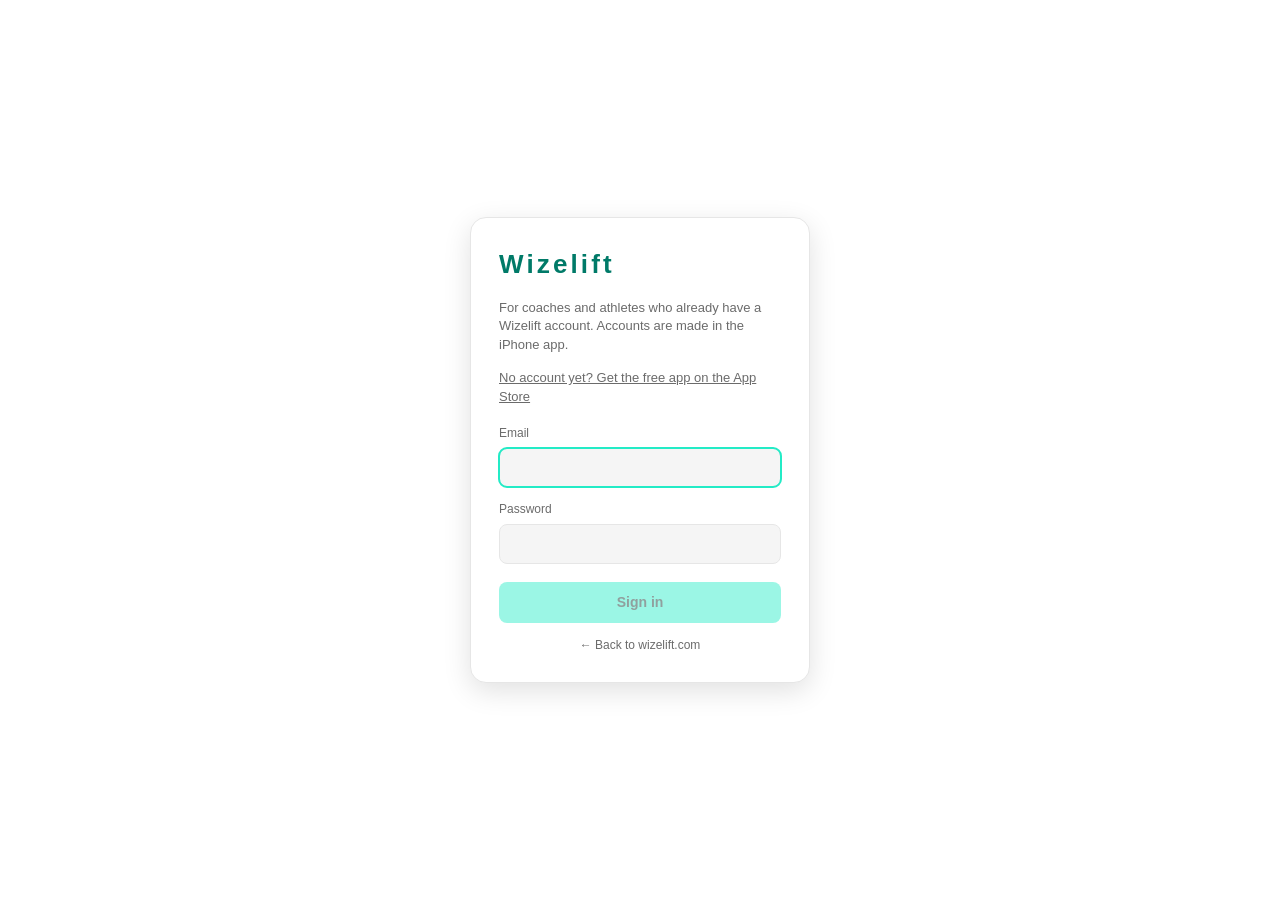
==== commit bde6fad0: "Publish web app from WizeLift 0b82eb86" ====
--- a/index.html
+++ b/index.html
@@ -6,8 +6,8 @@
     <meta charset="UTF-8" />
     <meta name="viewport" content="width=device-width, initial-scale=1.0" />
     <title>Wizelift</title>
-    <script type="module" crossorigin src="/assets/index-R_wpBoYM.js"></script>
-    <link rel="stylesheet" crossorigin href="/assets/index-I867Y5ib.css">
+    <script type="module" crossorigin src="/assets/index-CK4hMUwc.js"></script>
+    <link rel="stylesheet" crossorigin href="/assets/index-gTj959Ow.css">
   </head>
   <body>
     <div id="root"></div>
--- a/assets/index-gTj959Ow.css
+++ b/assets/index-gTj959Ow.css
@@ -0,0 +1 @@
+.card.nopad>.card-head{padding:14px 18px 0}.nowrap{white-space:nowrap}td.wrap{white-space:normal}.filters{flex-direction:column;gap:10px;display:flex}.filters .search{max-width:360px}.chips{flex-wrap:wrap;align-items:center;gap:6px;display:flex}.chip{border-radius:999px;align-items:center;gap:6px;padding:4px 11px;font-size:13px;display:inline-flex}.sessions-layout{grid-template-columns:minmax(0,1fr) 300px;align-items:start;gap:18px;display:grid}.sessions-side{position:sticky;top:0}@media (max-width:1600px){.sessions-layout{grid-template-columns:1fr}.sessions-side{order:-1;position:static}}.session-title{font-weight:600;text-decoration:none}.session-title:hover{color:var(--accent-fg);text-decoration:underline}.lift-chips{flex-wrap:wrap;align-items:center;gap:4px;display:inline-flex}.lift-chip{background:var(--muted);white-space:nowrap;border-radius:6px;padding:1px 7px;font-size:12px}.pager{border-top:1px solid var(--border);flex-wrap:wrap;align-items:center;gap:4px;padding:12px 14px;display:flex}.pager button{min-width:32px;padding:4px 8px}.pager button.on{background:var(--accent);color:var(--accent-fg);border-color:#0000;font-weight:600}.pager .small{margin-left:10px}.side-note{margin-top:6px}th .sort{color:inherit;background:0 0;border:none;padding:0;font-size:12px;font-weight:500}.cal-head{align-items:center;gap:8px;display:flex}.cal-head h2{color:var(--fg);text-transform:capitalize;min-width:160px;margin:0 8px 0 0;font-size:18px}.cal{border:1px solid var(--border);background:var(--card);border-radius:14px;grid-template-columns:repeat(7,minmax(0,1fr)) minmax(150px,1.15fr);display:grid;overflow:hidden}.cal-dow{color:var(--muted-fg);border-bottom:1px solid var(--border);text-transform:capitalize;padding:8px 10px;font-size:12px}.cal-dow.sum{background:var(--muted)}.cal-day{border-bottom:1px solid var(--border);border-right:1px solid var(--border);flex-direction:column;gap:4px;min-width:0;min-height:104px;padding:6px 7px;display:flex}.cal-day.out{background:color-mix(in srgb, var(--muted) 45%, transparent)}.cal-day.out .cal-num{opacity:.45}.cal-num{color:var(--muted-fg);font-variant-numeric:tabular-nums;font-size:12px}.cal-day.today .cal-num{background:var(--primary);color:var(--primary-fg);border-radius:999px;align-self:flex-start;padding:0 7px;font-weight:700}.cal-chip{background:var(--accent);color:var(--accent-fg);border-radius:7px;padding:4px 7px;font-size:12px;line-height:1.25;text-decoration:none;display:block;overflow:hidden}.cal-chip:hover{filter:brightness(1.08)}.cal-chip b{white-space:nowrap;text-overflow:ellipsis;font-weight:600;display:block;overflow:hidden}.cal-chip span{white-space:nowrap;text-overflow:ellipsis;opacity:.85;display:block;overflow:hidden}.cal-week{border-bottom:1px solid var(--border);background:var(--muted);font-variant-numeric:tabular-nums;flex-direction:column;gap:3px;padding:8px 12px;font-size:12px;display:flex}.cal-week .row2{justify-content:space-between;gap:8px;display:flex}.cal-week .row2 span:first-child,.cal-week.empty{color:var(--muted-fg)}@media (max-width:760px){.shell .cal{grid-template-columns:repeat(7,minmax(0,1fr))}.shell .cal-dow{text-align:center;padding:8px 2px}.shell .cal-dow.sum{display:none}.shell .cal-day{min-height:64px;padding:4px 3px}.shell .cal-day.today .cal-num{padding:0 4px}.shell .cal-chip{padding:3px 4px;font-size:11px}.shell .cal-week{flex-flow:wrap;grid-column:1/-1;gap:2px 16px}.shell .cal-week .row2{gap:6px}}.year{grid-template-rows:repeat(7,13px);grid-auto-flow:column;gap:3px;padding-bottom:4px;display:grid;overflow-x:auto}.year-cell{background:var(--muted);border-radius:3px;place-items:center;width:13px;height:13px;display:grid}.year-cell .bubble{background:var(--c1);border-radius:50%}.year-cell.future{background:0 0}.year-months{color:var(--muted-fg);grid-auto-flow:column;gap:3px;margin-bottom:4px;font-size:11px;display:grid}.settings{flex-direction:column;gap:18px;max-width:640px;display:flex}.settings-row{border-top:1px solid var(--border);justify-content:space-between;align-items:center;gap:16px;padding:11px 0;display:flex}.settings-row:first-of-type{border-top:none}.danger-link{color:var(--bad);text-decoration:none}.danger-link:hover{text-decoration:underline}.signin{background:var(--bg);place-items:center;min-height:100%;padding:24px;display:grid}.signin-card{background:var(--card);border:1px solid var(--border);width:360px;max-width:100%;box-shadow:var(--shadow);border-radius:18px;flex-direction:column;gap:14px;padding:30px;display:flex}.signin-card .wordmark{margin-bottom:6px;font-size:26px}.signin-card button.primary{margin-top:4px;padding:10px 12px}.signin-foot{text-align:center;font-size:12px}.signin-foot a{color:var(--muted-fg);text-decoration:none}.signin-foot a:hover{color:var(--fg)}td.lifts-col{max-width:170px}.lift-line{text-overflow:ellipsis;white-space:nowrap;color:var(--muted-fg);display:block;overflow:hidden}.sessions-table td,.sessions-table th{padding-left:8px;padding-right:8px}.legal-title{margin:0;font-size:18px}.legal-consent{flex-direction:column;gap:8px;display:flex}.signin-card label.legal-check{cursor:pointer;flex-direction:row;align-items:flex-start;gap:10px}.signin-card label.legal-check input{width:18px;height:18px;accent-color:var(--primary);flex:none;margin:1px 0 0}.signin-card label.legal-check span{color:var(--fg);font-size:14px}.legal-links{gap:16px;padding-left:28px;font-size:13px;display:flex}.legal-links a{color:var(--fg);font-weight:600}.signin-who{color:var(--muted-fg);margin:-4px 0 4px;font-size:13px;line-height:1.45}.ov-row{grid-template-columns:minmax(0,2fr) minmax(0,1fr);gap:18px;display:grid}@media (max-width:1100px){.ov-row{grid-template-columns:1fr}}.mini td.strong,.strong{font-weight:700}.mini tr.row-link,tr.row-link{cursor:pointer}.mini tr.row-link:hover td,tr.row-link:hover td{background:var(--muted)}.mini td.name{white-space:nowrap}.spark{display:block}.last-session{color:inherit;border-radius:10px;flex-direction:column;gap:10px;margin:-4px;padding:4px;text-decoration:none;display:flex}.last-session:hover{background:var(--muted)}.ls-date{text-transform:capitalize;font-size:12px}.ls-title{font-size:18px;font-weight:700}.ls-stats{font-variant-numeric:tabular-nums;gap:18px;display:flex}.ls-stats b{font-size:18px}.ls-best{font-variant-numeric:tabular-nums;flex-direction:column;gap:2px;display:flex}.ls-lifts{flex-wrap:wrap;gap:6px;display:flex}.pill{background:var(--muted);color:var(--muted-fg);border-radius:999px;padding:3px 9px;font-size:12px}.speed-list{flex-direction:column;display:flex}.speed-row{border-bottom:1px solid var(--border);font-variant-numeric:tabular-nums;grid-template-columns:minmax(150px,1.4fr) 110px minmax(80px,1fr) 90px;align-items:center;gap:12px;padding:8px 2px;display:grid}.speed-row:last-child{border-bottom:none}.speed-name{white-space:nowrap;text-overflow:ellipsis;font-weight:600;overflow:hidden}.speed-vals{white-space:nowrap;font-size:12px}.speed-bar{background:var(--muted);border-radius:4px;height:8px;position:relative}.speed-mid{background:var(--muted-fg);opacity:.6;width:1px;position:absolute;top:-3px;bottom:-3px;left:50%}.speed-fill{background:var(--muted-fg);border-radius:4px;position:absolute;top:0;bottom:0}.speed-fill.good{background:var(--good)}.speed-fill.bad{background:var(--bad)}.speed-delta{text-align:right;white-space:nowrap}.speed-delta.muted{color:var(--muted-fg)}.ready{flex-direction:column;gap:8px;display:flex}.ready-verdict{letter-spacing:-.01em;font-size:30px;font-weight:800}.ready-verdict.primed{color:var(--good-text)}.ready-verdict.recover{color:var(--warn-text)}.ready-verdict.steady{color:var(--fg)}.ready-row{border-bottom:1px solid var(--border);justify-content:space-between;padding:6px 0;display:flex}.ready-row:last-child{border-bottom:none}.ready-row span:last-child{font-weight:700}.grid-wrap{flex-wrap:wrap;align-items:center;gap:28px;display:flex}.grid-stats{grid-template-columns:1fr;gap:10px;min-width:150px;display:grid}.cgrid{gap:4px;display:flex}.cgrid-days,.cgrid-week{grid-template-rows:repeat(7, var(--cell));gap:4px;display:grid}.cgrid-days span{line-height:var(--cell);width:12px;font-size:10px}.cgrid-cell{width:var(--cell);height:var(--cell);background:var(--muted);border-radius:4px}.cgrid-cell.on{background:color-mix(in srgb, var(--c1) 70%, transparent)}.cgrid-cell.on2{background:var(--c1)}.cgrid-cell.out{border:1px dashed var(--border);background:0 0}.sr-only{clip:rect(0 0 0 0);width:1px;height:1px;position:absolute;overflow:hidden}.roster td .name{font-weight:600}.roster .lift b{font-variant-numeric:tabular-nums;font-weight:600}.compare-pickers{flex-direction:column;gap:10px;display:flex}.chips{flex-wrap:wrap;gap:6px;display:flex}.chip{border-radius:999px;align-items:center;gap:6px;padding:5px 12px;display:inline-flex}.chip .dot{margin-right:0}.invite-layout{grid-template-columns:auto 1fr;align-items:center;gap:28px;display:grid}.invite-qr{background:#fff;border-radius:14px;width:220px;height:220px;padding:10px;display:block}.invite-qr.placeholder{background:var(--muted)}.invite-code{letter-spacing:.08em;font-variant-numeric:tabular-nums;font-size:44px;font-weight:800;line-height:1.1}.invite-actions{gap:8px;margin-top:16px;display:flex}@media (max-width:900px){.invite-layout{grid-template-columns:1fr}}.chip{background:var(--muted);border:1px solid var(--border);color:var(--fg);cursor:pointer;border-radius:999px;align-items:center;gap:6px;padding:4px 11px;font-size:13px;text-decoration:none;display:inline-flex}.chip.on{background:var(--accent);color:var(--accent-fg);border-color:#0000;font-weight:600}.medals{grid-template-columns:minmax(0,1.2fr) minmax(0,1fr);align-items:start;gap:18px;display:grid}@media (max-width:1180px){.medals{grid-template-columns:1fr}}.trophy-list{flex-direction:column;gap:8px;display:flex}.trophy{border:1px solid var(--primary);background:color-mix(in srgb, var(--primary) 10%, transparent);border-radius:12px;align-items:center;gap:12px;padding:10px 12px;text-decoration:none;display:flex}.trophy:hover{background:color-mix(in srgb, var(--primary) 16%, transparent)}.trophy-text{flex-direction:column;flex:1;gap:2px;min-width:0;display:flex}.trophy-also{flex-wrap:wrap;gap:6px;margin-top:12px;display:flex}.medal-tiers{flex-direction:column;gap:14px;display:flex}.tier-list{flex-direction:column;gap:8px;display:flex}.tier-row{justify-content:space-between;align-items:center;gap:10px;display:flex}.tier-badge{letter-spacing:.06em;border-radius:999px;padding:3px 9px;font-size:11px;font-weight:800}.tier-value{font-variant-numeric:tabular-nums}.segments{grid-template-columns:260px minmax(0,1fr);align-items:start;gap:20px;display:grid}@media (max-width:1000px){.segments{grid-template-columns:1fr}}.segment-list{flex-direction:column;gap:14px;display:flex;position:sticky;top:0}.segment-lift{margin-bottom:6px;font-weight:700}.segment-bands{flex-wrap:wrap;gap:6px;display:flex}.segment-main{flex-direction:column;gap:12px;min-width:0;display:flex}.segment-controls{flex-wrap:wrap;gap:10px;display:flex}.board{flex-direction:column;display:flex}.board-head{border-bottom:1px solid var(--border);justify-content:space-between;padding:10px 16px;display:flex}.board-row{border-bottom:1px solid var(--border);align-items:center;gap:12px;padding:10px 16px;text-decoration:none;display:flex}.board-row:last-child{border-bottom:none}a.board-row:hover{background:var(--muted)}.board-row.me{background:color-mix(in srgb, var(--primary) 10%, transparent);box-shadow:inset 3px 0 0 var(--primary)}.board-place{text-align:right;font-variant-numeric:tabular-nums;width:26px;color:var(--muted-fg);font-weight:800}.board-who{flex-direction:column;flex:1;gap:2px;min-width:0;display:flex}.board-who b,.board-who span{text-overflow:ellipsis;white-space:nowrap;overflow:hidden}.board-value{font-variant-numeric:tabular-nums;white-space:nowrap;font-size:16px;font-weight:800}.board-gap{text-align:center;color:var(--muted-fg);border-bottom:1px solid var(--border);padding:2px 0}.compare{flex-direction:column;gap:16px;display:flex}.compare-pair{grid-template-columns:1fr 1fr;gap:12px;display:grid}.compare-side{border:1px solid var(--border);border-radius:12px;flex-direction:column;gap:10px;padding:12px 14px;display:flex}.compare-side.me{border-color:var(--primary);background:color-mix(in srgb, var(--primary) 6%, transparent)}.compare-who{letter-spacing:.08em;text-transform:uppercase;color:var(--muted-fg);font-size:11px;font-weight:800}.compare-stats{grid-template-columns:repeat(3,minmax(0,1fr));gap:10px;display:grid}.compare-stats>div{flex-direction:column;gap:2px;display:flex}.compare-stats b{font-variant-numeric:tabular-nums;font-size:18px}.compare th.gap,.compare td.gap{border-bottom:none;width:24px}.share-backdrop{z-index:50;background:#0009;place-items:center;padding:24px;display:grid;position:fixed;inset:0}.share-dialog{background:var(--card);border:1px solid var(--border);box-shadow:var(--shadow);border-radius:16px;width:100%;max-width:820px;max-height:calc(100vh - 48px);overflow:auto}.share-head{border-bottom:1px solid var(--border);justify-content:space-between;align-items:center;padding:12px 16px;display:flex}.share-body{grid-template-columns:auto minmax(0,1fr);align-items:start;gap:20px;padding:18px;display:grid}@media (max-width:760px){.share-body{grid-template-columns:1fr}}.share-stage{border-radius:12px;place-items:center;padding:10px;display:grid}.share-stage.checker{background:repeating-conic-gradient(#9a9a9a 0% 25%,#6e6e6e 0% 50%) 50%/20px 20px}.share-canvas{border-radius:10px;width:300px;display:block}.share-canvas.story{height:533px}.share-canvas.post{height:375px}.share-controls{flex-direction:column;align-items:flex-start;gap:14px;display:flex}.share-templates{flex-wrap:wrap;gap:6px;display:flex}.share-actions{flex-wrap:wrap;gap:8px;display:flex}.share-warn{color:var(--warn-text);margin-left:8px;font-size:11px}.kpi-strip{grid-template-columns:repeat(auto-fit,minmax(150px,1fr));gap:12px;display:grid}.session-nav{gap:6px;display:flex}a.button{background:var(--muted);border:1px solid var(--border);min-width:34px;color:var(--fg);border-radius:8px;justify-content:center;align-items:center;padding:6px 12px;text-decoration:none;display:inline-flex}a.button:hover{border-color:var(--muted-fg)}a.button.disabled{opacity:.35;pointer-events:none}.session-note{border-left:3px solid var(--primary);color:var(--fg);white-space:pre-wrap;padding:6px 12px}.lift-block{flex-direction:column;gap:16px;display:flex}.lift-head{justify-content:space-between;align-items:flex-start;gap:16px;display:flex}.lift-head .kpi{min-width:150px}.lift-name{color:var(--fg);font-size:18px;font-weight:700;text-decoration:none}.lift-name:hover{color:var(--accent-fg)}.lift-grid{grid-template-columns:minmax(0,1.25fr) minmax(0,1fr);align-items:start;gap:20px;display:grid}@media (max-width:1280px){.lift-grid{grid-template-columns:1fr}}.panel-head{flex-wrap:wrap;justify-content:space-between;align-items:center;gap:12px;margin-bottom:8px;display:flex}.panel-head h3,.curve h3{color:var(--muted-fg);margin:0;font-size:13px;font-weight:600}table.sets td{padding:8px 9px}table.sets th{padding:6px 9px}table.sets tr.lit td{background:color-mix(in srgb, var(--c1) 12%, transparent)}table.sets tr.warm td{color:var(--muted-fg)}table.sets tr.warm td.strong{color:var(--muted-fg);font-weight:500}td.strong,span.strong{font-weight:700}.tag{letter-spacing:.04em;text-transform:uppercase;color:var(--muted-fg);background:var(--muted);border-radius:4px;margin-left:6px;padding:1px 5px;font-size:10px;font-weight:600}.reps-panel{border-top:1px solid var(--border);flex-direction:column;gap:10px;padding-top:14px;display:flex}.curve{margin-top:8px}.chart .bar-value{fill:var(--muted-fg);font-variant-numeric:tabular-nums;font-size:10px}.chart .bar-value.on{fill:var(--fg);font-weight:700}.chart .group-rule{stroke:var(--border)}.chart .cutoff{stroke:var(--bad);stroke-dasharray:5 4;opacity:.8}.chart .cutoff-label{fill:var(--bad);font-size:11px}.chart .lv-fit{stroke:var(--fg);stroke-width:2px}.chart .lv-extrap{stroke:var(--muted-fg);stroke-width:1.6px;stroke-dasharray:6 5}.chart .lv-drop{stroke:var(--muted-fg);stroke-dasharray:2 4}.chart .lv-estimate{fill:var(--bg);stroke:var(--fg);stroke-width:2px}.chart .lv-estimate-label{fill:var(--fg);font-size:12px;font-weight:700}.chart .lv-past{fill:var(--muted-fg);opacity:.6;cursor:pointer}.chart .lv-now{fill:var(--c1);stroke:var(--bg);stroke-width:1.5px;cursor:pointer}.chart .lv-halo{fill:color-mix(in srgb, var(--c1) 25%, transparent)}.legend-item.clickable{cursor:default}.photo-strip{gap:10px;padding-bottom:2px;display:flex;overflow-x:auto}.photo-thumb{border:1px solid var(--border);background:var(--muted);cursor:zoom-in;border-radius:10px;flex:none;width:132px;height:132px;padding:0;overflow:hidden}.photo-thumb img{object-fit:cover;width:100%;height:100%;display:block}.photo-thumb:hover{border-color:var(--muted-fg)}.lightbox{z-index:50;cursor:zoom-out;background:#000000e0;place-items:center;display:grid;position:fixed;inset:0}.lightbox img{max-width:92vw;max-height:88vh;box-shadow:var(--shadow);cursor:default;border-radius:10px}.lightbox button{color:#fff;background:#ffffff1f;border:none;border-radius:999px;width:44px;height:44px;font-size:20px;position:absolute}.lightbox button:hover{background:#ffffff38}.lightbox-nav.prev{top:50%;left:24px;transform:translateY(-50%)}.lightbox-nav.next{top:50%;right:24px;transform:translateY(-50%)}.lightbox-close{top:20px;right:24px}.lightbox-count{color:#fffc;font-variant-numeric:tabular-nums;font-size:13px;position:absolute;bottom:22px}.tempo-swatch{border-radius:2px;width:10px;height:10px;display:inline-block}input.search{width:240px}.ex-grid{grid-template-columns:minmax(0,1fr) minmax(0,1fr);align-items:start;gap:18px;display:grid}@media (max-width:1180px){.ex-grid{grid-template-columns:1fr}}.card.nopad .card-head{padding:14px 16px 0}tr.clickable-row{cursor:pointer}tr.clickable-row:hover td{background:var(--muted)}.legend-swatch{background:var(--muted);border-radius:3px;width:14px;height:10px;display:inline-block}.compare-toggle{color:var(--muted-fg);cursor:pointer;align-items:center;gap:6px;font-size:13px;display:inline-flex}.compare-toggle input{width:auto}.delta{font-variant-numeric:tabular-nums;margin-left:6px;font-size:13px;font-weight:600}.delta.muted{color:var(--muted-fg)}.headline{border:1px solid var(--border);background:var(--card);border-radius:14px;flex-direction:column;gap:4px;padding:16px 18px;display:flex}.headline.tone-good{background:color-mix(in srgb, var(--good) 8%, var(--card))}.headline.tone-poor{background:color-mix(in srgb, var(--bad) 8%, var(--card))}.headline.tone-mixed{background:color-mix(in srgb, var(--warn) 8%, var(--card))}.headline-q{letter-spacing:.08em;text-transform:uppercase;color:var(--muted-fg);font-size:11px;font-weight:600}.headline-a{letter-spacing:-.01em;font-size:30px;font-weight:800}.tone-good .headline-a{color:var(--good-text)}.tone-poor .headline-a{color:var(--bad)}.tone-mixed .headline-a{color:var(--warn-text)}.headline-slices{gap:3px;max-width:520px;margin-top:6px;display:flex}.slice{white-space:nowrap;color:var(--fg);border-radius:6px;padding:3px 8px;font-size:11px;overflow:hidden}.slice.good{background:color-mix(in srgb, var(--good) 35%, transparent)}.slice.flat{background:var(--muted)}.slice.poor{background:color-mix(in srgb, var(--bad) 35%, transparent)}.multiples{grid-template-columns:repeat(2,minmax(0,1fr));gap:18px 24px;display:grid}.multiples.three{grid-template-columns:repeat(3,minmax(0,1fr));margin-top:14px}@media (max-width:1100px){.multiples,.multiples.three{grid-template-columns:1fr}}.multiple{min-width:0}.multiple-head{align-items:baseline;gap:10px;margin-bottom:4px;display:flex}.multiple-title{color:var(--fg);font-weight:600;text-decoration:none}a.multiple-title:hover{color:var(--accent-fg)}.multiple-value{font-variant-numeric:tabular-nums;margin-left:auto;font-size:18px;font-weight:700}.vl{flex-direction:column;gap:12px;display:flex}.vl-head{flex-wrap:wrap;align-items:baseline;gap:8px;display:flex}.vl-mean{font-variant-numeric:tabular-nums;font-size:26px;font-weight:800}.hist{padding-bottom:18px;position:relative}.hist-bars{grid-template-columns:repeat(12,1fr);align-items:end;gap:3px;height:150px;display:grid;position:relative}.hist-col{z-index:1;align-items:flex-end;height:100%;display:flex;position:relative}.hist-bar{background:var(--muted-fg);opacity:.55;border-radius:3px 3px 0 0;width:100%;min-height:1px}.hist-bar.in{background:var(--c1);opacity:1}.hist-band{background:color-mix(in srgb, var(--c1) 12%, transparent);border-left:1px dashed var(--c1);border-right:1px dashed var(--c1);position:absolute;top:0;bottom:0}.hist-mean{background:var(--fg);z-index:2;width:2px;position:absolute;top:-4px;bottom:0}.hist-axis{height:16px;position:relative}.hist-axis span{color:var(--muted-fg);font-size:11px;position:absolute;top:4px;transform:translate(-50%)}.muscles{flex-direction:column;gap:6px;display:flex}.muscle-row{grid-template-columns:180px 1fr 50px;align-items:center;gap:12px;display:grid}.muscle-name{white-space:nowrap;text-overflow:ellipsis;font-weight:600;overflow:hidden}.muscle-bar{background:var(--muted);border-radius:5px;height:10px;position:relative;overflow:hidden}.muscle-band{background:color-mix(in srgb, var(--c1) 22%, transparent);position:absolute;top:0;bottom:0}.muscle-fill{background:var(--muted-fg);border-radius:4px;position:absolute;top:2px;bottom:2px;left:0}.muscle-fill.in{background:var(--c1)}.muscle-fill.high{background:var(--c2)}.muscle-val{text-align:right;font-variant-numeric:tabular-nums}.records-lift{flex-direction:column;gap:12px;display:flex}.records-head{flex-wrap:wrap;align-items:baseline;gap:14px;display:flex}.records-head h3{margin:0;font-size:17px}.records-head a{color:var(--fg);text-decoration:none}.records-head a:hover{color:var(--accent-fg)}.records-tiles{grid-template-columns:repeat(4,minmax(0,1fr));gap:10px;display:grid}@media (max-width:1100px){.records-tiles{grid-template-columns:1fr 1fr}}.records-tables{grid-template-columns:1fr 1fr;gap:18px;display:grid}@media (max-width:1100px){.records-tables{grid-template-columns:1fr}}.records-tables h4{color:var(--muted-fg);margin:0 0 6px;font-size:12px;font-weight:600}.kpi a{color:inherit;text-decoration:none}.kpi-link{cursor:pointer}.kpi-link:hover{border-color:var(--muted-fg)}.lift-filter{flex-wrap:wrap;gap:6px;display:flex}.lift-filter button.on{background:var(--accent);color:var(--accent-fg);border-color:#0000;font-weight:600}.body-form{flex-wrap:wrap;align-items:center;gap:8px;display:flex}.body-form input{width:140px}.plan-banner{border:1px solid var(--border);border-radius:12px;align-items:center;gap:12px;padding:10px 14px;display:flex}.plan-banner.warn{border-color:var(--warn);background:color-mix(in srgb, var(--warn) 12%, transparent)}.plan-banner.bad{border-color:var(--bad);background:color-mix(in srgb, var(--bad) 10%, transparent)}.plan-banner span{color:var(--muted-fg);flex:1}.plan-target{width:110px;margin-top:2px;padding:4px 8px;font-size:20px;font-weight:700}.plan-block{border:1px solid var(--border);background:var(--card);border-radius:12px;flex-wrap:wrap;align-items:baseline;gap:6px 18px;padding:12px 16px;display:flex}.plan-week-head{align-items:baseline;gap:14px;display:flex}.plan-week-head h2{color:var(--fg);text-transform:capitalize;margin:0;font-size:16px}.plan-phase{color:var(--accent-fg);background:var(--accent);border-radius:999px;padding:2px 10px;font-size:12px;font-weight:600}.plan-week{grid-template-columns:repeat(7,minmax(0,1fr));align-items:start;gap:10px;display:grid}.plan-day{border:1px solid var(--border);background:var(--card);border-radius:12px;flex-direction:column;gap:8px;min-width:0;min-height:140px;padding:8px;display:flex}.plan-day.today{border-color:var(--primary)}.plan-day-head{color:var(--muted-fg);text-transform:capitalize;justify-content:space-between;align-items:baseline;font-size:12px;display:flex}.plan-day-head b{color:var(--fg);font-size:15px}.plan-session{text-align:left;border:1px solid var(--border);border-left:3px solid var(--primary);background:var(--bg);border-radius:10px;flex-direction:column;align-items:stretch;gap:3px;width:100%;padding:8px 9px;display:flex}.plan-session:hover{background:var(--muted)}.plan-session.on{outline:2px solid var(--primary);outline-offset:-1px}.plan-session.done{opacity:.7}.plan-session-title{font-size:13px;font-weight:700}.plan-session-meta{color:var(--muted-fg);flex-wrap:wrap;align-items:center;gap:4px;font-size:11px;display:flex}.plan-ex{border-top:1px solid var(--border);flex-direction:column;gap:1px;padding:3px 0;font-size:12px;line-height:1.3;display:flex}.plan-ex-name{-webkit-line-clamp:2;-webkit-box-orient:vertical;min-width:0;display:-webkit-box;overflow:hidden}.plan-ex-dose{color:var(--muted-fg);white-space:nowrap;font-variant-numeric:tabular-nums}.plan-tag{letter-spacing:.04em;text-transform:uppercase;background:var(--muted);color:var(--muted-fg);border-radius:6px;margin-left:6px;padding:1px 6px;font-size:10px;font-weight:700}.plan-tag.good{background:color-mix(in srgb, var(--good) 18%, transparent);color:var(--good-text)}.plan-tag.warn{background:color-mix(in srgb, var(--warn) 18%, transparent);color:var(--warn-text)}.plan-editor-fields{flex-wrap:wrap;gap:14px;margin-bottom:14px;display:flex}.plan-editor-fields label{flex-direction:column;gap:4px;min-width:200px;display:flex}.plan-editor-fields label>span:first-child{color:var(--muted-fg);font-size:12px}.plan-focus{padding-top:8px;font-weight:700}.plan-table tr.superset td:first-child{box-shadow:inset 3px 0 0 var(--primary)}.plan-actions{justify-content:flex-end;gap:4px;display:flex}.plan-actions button{padding:3px 9px}.plan-pct{text-align:right;width:70px;padding:4px 6px}.stepper{align-items:center;gap:8px;display:inline-flex}.stepper button{padding:2px 9px}.stepper b{text-align:center;font-variant-numeric:tabular-nums;min-width:20px}.plan-add{max-width:420px;margin-top:12px;position:relative}.plan-results{z-index:4;background:var(--card);border:1px solid var(--border);box-shadow:var(--shadow);border-radius:10px;flex-direction:column;display:flex;position:absolute;top:calc(100% + 4px);left:0;right:0;overflow:hidden}.plan-results button{text-align:left;background:0 0;border:none;border-radius:0;padding:8px 12px}.plan-results button:hover{background:var(--muted)}.plan-editor-foot,.plan-footer{justify-content:flex-end;margin-top:12px;display:flex}button.danger{color:var(--bad)}.row-gap{align-items:center;gap:10px;display:flex}.gen-grid{grid-template-columns:repeat(2,minmax(0,1fr));gap:14px 24px;display:grid}.gen-field{flex-direction:column;gap:6px;display:flex}.gen-field.wide{grid-column:1/-1}.gen-field input[type=number]{width:110px}.gen-field input[type=date]{width:180px}.gen-label{color:var(--muted-fg);font-size:12px}.gen-splits{flex-wrap:wrap;gap:8px;display:flex}.gen-split{align-items:center;display:inline-flex}.gen-split.on{background:var(--accent);color:var(--accent-fg);border-color:#0000;font-weight:600}.gen-foot{border-top:1px solid var(--border);justify-content:space-between;align-items:center;margin-top:16px;padding-top:12px;display:flex}@media (max-width:1180px){.plan-week{grid-template-columns:repeat(4,minmax(0,1fr))}.gen-grid{grid-template-columns:1fr}}.plan-day.drop{outline:2px dashed var(--primary);outline-offset:-2px}.plan-session{cursor:pointer}.plan-session.readonly{cursor:default}.plan-session[draggable=true]{cursor:grab}.plan-session.dragging{opacity:.45}.plan-ex.skipped{opacity:.4}.plan-short{border:1px solid var(--border);cursor:pointer;border-radius:8px;flex-wrap:wrap;align-items:center;gap:2px 6px;margin-top:6px;padding:5px 7px;font-size:12px;display:flex}.plan-short>span{white-space:nowrap}.plan-short.on{border-color:var(--primary);background:color-mix(in srgb, var(--primary) 12%, transparent)}.plan-short input{width:auto;accent-color:var(--primary);margin:0}.plan-short .muted{font-variant-numeric:tabular-nums;margin-left:auto}.plan-table tr[draggable=true]{cursor:grab}.plan-table tr.dragging{opacity:.45}.plan-table tr.drop-above td{box-shadow:inset 0 2px 0 var(--primary)}.plan-table tr.drop-below td{box-shadow:inset 0 -2px 0 var(--primary)}.plan-grip{white-space:nowrap;-webkit-user-select:none;user-select:none}.nav-badge{background:var(--bad);color:#fff;border-radius:999px;margin-left:8px;padding:0 6px;font-size:11px;font-weight:700;line-height:17px;display:inline-block}.community{grid-template-columns:minmax(0,680px) 320px;align-items:start;gap:24px;display:grid}@media (max-width:1180px){.community{grid-template-columns:minmax(0,1fr)}.community-side{order:-1}}.feed{flex-direction:column;gap:16px;min-width:0;display:flex}.community-side{flex-direction:column;gap:16px;display:flex;position:sticky;top:0}.face{object-fit:cover;background:var(--muted);border-radius:50%;flex:none;display:inline-block}.face.initials{color:var(--muted-fg);place-items:center;font-weight:700;display:inline-grid}.level-chip{color:var(--accent-fg);background:var(--accent);vertical-align:middle;border-radius:6px;margin-left:8px;padding:0 6px;font-size:11px;font-weight:700;line-height:18px;display:inline-block}.feed-card{background:var(--card);border:1px solid var(--border);border-radius:14px;flex-direction:column;gap:12px;padding:16px 18px;display:flex}.feed-author{align-items:center;gap:12px;display:flex}.feed-who{flex:1;min-width:0}.feed-name{font-weight:700}.feed-name a{text-decoration:none}.feed-name a:hover{text-decoration:underline}.feed-title{letter-spacing:-.01em;font-size:19px;font-weight:700;text-decoration:none}.feed-title:hover{color:var(--accent-fg)}.feed-stats{grid-template-columns:repeat(3,minmax(0,1fr));gap:12px;display:grid}.feed-stats>div{flex-direction:column;gap:2px;min-width:0;display:flex}.feed-stats b{font-variant-numeric:tabular-nums;text-overflow:ellipsis;white-space:nowrap;font-size:16px;overflow:hidden}.feed-notes{color:var(--fg);white-space:pre-wrap;margin:0}.feed-photos{border-radius:10px;gap:4px;display:grid;overflow:hidden}.feed-photos.n1{grid-template-columns:1fr}.feed-photos.n2{grid-template-columns:1fr 1fr}.feed-photos.n3{grid-template-columns:2fr 1fr 1fr}.feed-photos img{object-fit:cover;width:100%;height:280px;display:block}.feed-lifts{flex-wrap:wrap;gap:6px;text-decoration:none;display:flex}.lift-tile{background:var(--muted);border-radius:8px;padding:6px 10px;font-size:13px;font-weight:600}.lift-tile.more{color:var(--muted-fg)}.feed-chips{flex-wrap:wrap;gap:6px;display:flex}.feed-chips .chip{background:var(--muted);border:1px solid var(--border);border-radius:999px;align-items:center;gap:6px;padding:3px 10px;font-size:12px;display:inline-flex}.feed-chips .chip.gold{border-color:#fbbf24}.feed-chips .chip.silver{border-color:#cbd5e1}.feed-chips .chip.bronze{border-color:#d97706}.feed-chips .dot{margin-right:0}.feed-actions{border-top:1px solid var(--border);align-items:center;gap:8px;padding-top:10px;display:flex}.act{font-variant-numeric:tabular-nums;background:0 0;border:1px solid #0000}.act:hover{background:var(--muted)}.act.on{color:var(--accent-fg);background:var(--accent)}.comment-preview{text-align:left;color:var(--fg);background:0 0;border:none;flex-direction:column;gap:3px;padding:0;display:flex}.comments{border-top:1px solid var(--border);flex-direction:column;gap:10px;padding-top:10px;display:flex}.comment{align-items:flex-start;gap:10px;display:flex}.comment-body{flex:1;min-width:0}.comment-text{white-space:pre-wrap;overflow-wrap:anywhere}.composer{gap:8px;display:flex}.load-more{align-self:center}.menu-wrap{position:relative}.icon-btn{color:var(--muted-fg);background:0 0;border:none;padding:4px 8px;font-size:18px;line-height:1}.icon-btn:hover{background:var(--muted)}.menu{z-index:10;background:var(--card);border:1px solid var(--border);box-shadow:var(--shadow);border-radius:10px;flex-direction:column;min-width:180px;padding:6px;display:flex;position:absolute;top:100%;right:0}.menu button,.menu .menu-link{text-align:left;background:0 0;border:none;border-radius:6px;padding:7px 10px;text-decoration:none}.menu button:hover,.menu .menu-link:hover{background:var(--muted)}.menu-label{color:var(--muted-fg);text-transform:uppercase;letter-spacing:.06em;padding:6px 10px 2px;font-size:11px}.menu-sep{background:var(--border);height:1px;margin:4px 0}.menu-note{white-space:nowrap;position:absolute;top:100%;right:0}.people{flex-direction:column;gap:8px;margin-top:8px;display:flex}.person{justify-content:space-between;align-items:center;gap:8px;display:flex}.person-who{align-items:center;gap:8px;min-width:0;text-decoration:none;display:flex}.person-who:hover b,.person-who:hover span{text-decoration:underline}.row-gap{gap:6px;display:inline-flex}.follow{align-items:center;gap:8px;display:inline-flex}.badge{background:var(--bad);color:#fff;border-radius:999px;padding:0 7px;font-size:11px;font-weight:700;line-height:18px}.profile-head{align-items:center;gap:16px;display:flex}.profile-name{font-size:20px;font-weight:700}.muscles{margin-top:10px}.notices{flex-direction:column;gap:18px;max-width:760px;display:flex}.notices h2{margin-bottom:6px}.notice{border-radius:10px;align-items:center;gap:10px;padding:8px 10px;display:flex}.notice.unread{background:color-mix(in srgb, var(--accent) 60%, transparent)}.notice-main{flex:1;align-items:center;gap:12px;min-width:0;text-decoration:none;display:flex}.notice-text{flex:1;min-width:0}.notice:hover:not(.unread){background:var(--muted)}.shared-workouts{flex-direction:column;gap:4px;max-width:760px;margin-bottom:18px;display:flex}.shared-workouts h2{margin-bottom:6px}.notice.offer{border:1px solid var(--border)}.offer-meta{margin-top:2px;display:block}:root{--bg:#fff;--fg:#1a1a1a;--card:#fff;--muted:#f5f5f5;--muted-fg:#6b6b6b;--primary:#23ebc6;--primary-fg:#0a2e29;--accent:#edfdfb;--accent-fg:#007a68;--border:#e6e6e6;--good:#059669;--warn:#d97706;--bad:#dc2626;--sidebar:#fafafa;--good-text:#047857;--warn-text:#b45309;--c1:#0fb89a;--c2:#6366f1;--c3:#d97706;--c4:#db2777;--c5:#2563eb;--c6:#65a30d;--shadow:0 8px 28px #0000001f;--lightningcss-light:initial;--lightningcss-dark: ;color-scheme:light}@media (prefers-color-scheme:dark){:root:not([data-theme=light]){--bg:#0d0d0d;--fg:#fafafa;--card:#141414;--muted:#262626;--muted-fg:#a6a6a6;--primary:#15c4a6;--primary-fg:#04201c;--accent:#203c38;--accent-fg:#75f0df;--border:#2a2a2a;--good:#34d399;--warn:#fbbf24;--bad:#f87171;--sidebar:#111;--good-text:#34d399;--warn-text:#fbbf24;--c1:#2ee6c6;--c2:#8b8fff;--c3:#fbbf24;--c4:#f472b6;--c5:#60a5fa;--c6:#a3e635;--shadow:0 8px 28px #0000008c;--lightningcss-light: ;--lightningcss-dark:initial;color-scheme:dark}}:root[data-theme=dark]{--bg:#0d0d0d;--fg:#fafafa;--card:#141414;--muted:#262626;--muted-fg:#a6a6a6;--primary:#15c4a6;--primary-fg:#04201c;--accent:#203c38;--accent-fg:#75f0df;--border:#2a2a2a;--good:#34d399;--warn:#fbbf24;--bad:#f87171;--sidebar:#111;--good-text:#34d399;--warn-text:#fbbf24;--c1:#2ee6c6;--c2:#8b8fff;--c3:#fbbf24;--c4:#f472b6;--c5:#60a5fa;--c6:#a3e635;--shadow:0 8px 28px #0000008c;--lightningcss-light: ;--lightningcss-dark:initial;color-scheme:dark}*{box-sizing:border-box}html,body,#root{height:100%;margin:0}body{background:var(--bg);color:var(--fg);-webkit-font-smoothing:antialiased;font:14px/1.4 -apple-system,BlinkMacSystemFont,Segoe UI,Roboto,sans-serif}button{font:inherit;color:inherit;background:var(--muted);border:1px solid var(--border);cursor:pointer;border-radius:8px;padding:6px 12px}button:disabled{opacity:.45;cursor:default}button.primary{background:var(--primary);color:var(--primary-fg);border-color:#0000;font-weight:600}button.link{color:var(--muted-fg);background:0 0;border:none;padding:0}input{font:inherit;color:var(--fg);background:var(--muted);border:1px solid var(--border);border-radius:8px;width:100%;padding:9px 11px}input:focus{outline:2px solid var(--primary);outline-offset:-1px}tr[tabindex]:focus-visible,.kpi-link:focus-visible{outline:2px solid var(--primary);outline-offset:-2px}.muted{color:var(--muted-fg)}.small{font-size:12px}.good{color:var(--good-text)}.warn{color:var(--warn-text)}.bad{color:var(--bad)}.spacer{flex:1}.wordmark{letter-spacing:.12em;color:var(--accent-fg);font-size:18px;font-weight:800}.signin{place-items:center;height:100%;display:grid}.signin-card{background:var(--card);border:1px solid var(--border);border-radius:16px;flex-direction:column;gap:14px;width:340px;padding:28px;display:flex}.signin-card label{flex-direction:column;gap:6px;display:flex}.signin-card label span{color:var(--muted-fg);font-size:12px}.error{color:var(--bad)}.shell{grid-template-columns:220px 1fr;height:100%;display:grid}.main{flex-direction:column;min-width:0;height:100%;display:flex}.sidebar{background:var(--sidebar);border-right:1px solid var(--border);flex-direction:column;gap:4px;padding:22px 12px 14px;display:flex;overflow:auto}.sidebar .wordmark{padding:0 10px 14px}.nav{text-align:left;color:var(--muted-fg);background:0 0;border:none;border-radius:8px;padding:8px 10px;text-decoration:none;display:block}a.wordmark{text-decoration:none}.nav.on{background:var(--accent);color:var(--accent-fg);font-weight:600}.nav.small{padding:5px 10px;font-size:13px}.sub{border-top:1px solid var(--border);flex-direction:column;gap:2px;margin-top:8px;padding-top:8px;display:flex}.foot{border-top:1px solid var(--border);justify-content:space-between;align-items:center;margin-top:8px;padding:10px 10px 0;display:flex}.demo{color:var(--warn-text);letter-spacing:.1em;font-size:11px;font-weight:700}.content{flex:1;overflow:auto}.skip-link{z-index:100;background:var(--primary);color:var(--primary-fg);border-radius:10px;padding:10px 14px;font-weight:600;text-decoration:none;position:fixed;top:8px;left:8px;transform:translateY(-200%)}.skip-link:focus,.skip-link:focus-visible{outline:2px solid var(--fg);outline-offset:2px;transform:none}.content:focus{outline:none}.mobile-bar{display:none}.page{flex-direction:column;gap:18px;min-width:0;padding:28px 32px 48px;display:flex}h2{color:var(--muted-fg);margin:0 0 10px;font-size:13px;font-weight:600}table{border-collapse:collapse;font-variant-numeric:tabular-nums;width:100%}th{text-align:left;color:var(--muted-fg);border-bottom:1px solid var(--border);white-space:nowrap;padding:6px 10px;font-size:12px;font-weight:500}td{border-bottom:1px solid var(--border);white-space:nowrap;padding:9px 10px}td.num{text-align:right}td.name{font-weight:600}.roster tbody tr{cursor:pointer}.roster tbody tr:hover{background:var(--muted)}.roster tr.self td{background:color-mix(in srgb, var(--accent) 55%, transparent)}.roster .lifts-cell{white-space:normal;min-width:200px}.roster .lifts{flex-wrap:wrap;gap:2px 14px;display:flex}.roster .lift{white-space:nowrap}th.num{text-align:right}th .sort{color:inherit;background:0 0;border:none;padding:0;font-size:12px}th .sort.on{color:var(--fg)}.mini td,.mini th{padding:6px 8px}.loading{padding:10px}.card{background:var(--card);border:1px solid var(--border);border-radius:14px;padding:16px 18px}.grid2{grid-template-columns:1fr 1fr;gap:18px;display:grid}@media (max-width:1180px){.grid2{grid-template-columns:1fr}}.stats{grid-template-columns:repeat(4,1fr);gap:12px;display:grid}.stat{background:var(--card);border:1px solid var(--border);border-radius:12px;flex-direction:column;gap:2px;padding:12px 14px;display:flex}.stat .label{color:var(--muted-fg);font-size:12px}.stat .value{font-variant-numeric:tabular-nums;font-size:22px;font-weight:700}.tabs,.chips{flex-wrap:wrap;gap:6px;display:flex}.tabs button.on,.chip.on{background:var(--accent);color:var(--accent-fg);border-color:#0000;font-weight:600}.chip{border-radius:999px;align-items:center;gap:6px;display:inline-flex}.dot{border-radius:50%;width:9px;height:9px;margin-right:6px;display:inline-block}.empty{color:var(--muted-fg);text-align:center;padding:24px}.chart{width:100%;height:auto;display:block}.chart .grid{stroke:var(--border);stroke-width:1px}.chart .tick{fill:var(--muted-fg);font-size:11px}.chart .band{fill:var(--muted)}.invite{align-items:center;gap:28px;max-width:720px;display:flex}.qr{background:#fff;border-radius:12px;width:220px;height:220px;padding:8px}.qr.placeholder{background:var(--muted)}.code{letter-spacing:.08em;font-variant-numeric:tabular-nums;font-size:40px;font-weight:800}.row{gap:8px;margin-top:14px;display:flex}.nav-group{flex-direction:column;gap:2px;display:flex}.nav-label{letter-spacing:.08em;text-transform:uppercase;color:var(--muted-fg);padding:16px 10px 6px;font-size:11px;font-weight:600}.nav:hover:not(.on){background:var(--muted);color:var(--fg)}.ellipsis{text-overflow:ellipsis;white-space:nowrap;max-width:130px;overflow:hidden}.topbar{border-bottom:1px solid var(--border);background:var(--bg);align-items:center;gap:12px;padding:10px 32px;display:flex}.switcher{align-items:center;gap:8px;display:flex}select{font:inherit;color:var(--fg);background:var(--muted);border:1px solid var(--border);border-radius:8px;padding:6px 10px}.page-head{flex-wrap:wrap;justify-content:space-between;align-items:flex-end;gap:16px;display:flex}.page-title{align-items:baseline;gap:12px;min-width:0;display:flex}.page-title h1{letter-spacing:-.01em;margin:0;font-size:26px}.page-actions{flex-wrap:wrap;align-items:center;gap:10px;display:flex}.segmented{background:var(--muted);border-radius:9px;gap:2px;padding:2px;display:inline-flex}.segmented button{color:var(--muted-fg);background:0 0;border:none;border-radius:7px;padding:5px 11px;font-weight:500}.segmented button.on{background:var(--card);color:var(--fg);box-shadow:0 1px 2px #00000026}.card.nopad{padding:0}.card-head{justify-content:space-between;align-items:center;gap:10px;margin-bottom:10px;display:flex}.card-head h2{margin:0}.grid3{grid-template-columns:repeat(3,minmax(0,1fr));gap:18px;display:grid}.grid4{grid-template-columns:repeat(4,minmax(0,1fr));gap:14px;display:grid}@media (max-width:1180px){.grid3,.grid4{grid-template-columns:1fr 1fr}}.kpi{background:var(--card);border:1px solid var(--border);border-radius:12px;flex-direction:column;gap:2px;min-width:0;padding:12px 14px;display:flex}.kpi-label{color:var(--muted-fg);font-size:12px}.kpi-value{font-variant-numeric:tabular-nums;letter-spacing:-.01em;font-size:24px;font-weight:700}.kpi-unit{color:var(--muted-fg);font-size:13px;font-weight:500}.kpi-delta{font-variant-numeric:tabular-nums;font-size:12px}.kpi-delta.muted{color:var(--muted-fg)}.table-wrap{overflow-x:auto}table.clickable tbody tr{cursor:pointer}table.clickable tbody tr:hover{background:var(--muted)}tr.on td{background:color-mix(in srgb, var(--accent) 70%, transparent)}.skeleton{background:linear-gradient(90deg, var(--muted) 0%, var(--card) 50%, var(--muted) 100%);background-size:200% 100%;border-radius:12px;animation:1.2s linear infinite shimmer}.loading{align-items:center;gap:8px;display:inline-flex}.spinner{border:2px solid var(--border);border-top-color:var(--primary);border-radius:50%;width:14px;height:14px;animation:.8s linear infinite spin}@keyframes spin{to{transform:rotate(360deg)}}@media (prefers-reduced-motion:reduce){.spinner{animation-duration:2.4s}}@keyframes shimmer{0%{background-position:200% 0}to{background-position:-200% 0}}a{color:inherit}a.inline{color:var(--accent-fg);text-decoration:none}a.inline:hover{text-decoration:underline}.chart-box{width:100%;position:relative}.chart-empty{color:var(--muted-fg);text-align:center;padding:40px}.chart .refline{stroke:var(--muted-fg);stroke-dasharray:4 4}.chart .crosshair{stroke:var(--muted-fg);stroke-width:1px;opacity:.6}.tooltip{pointer-events:none;background:var(--card);border:1px solid var(--border);box-shadow:var(--shadow);z-index:5;border-radius:10px;min-width:150px;padding:8px 10px;font-size:12px;position:absolute}.tooltip-title{color:var(--muted-fg);margin-bottom:4px}.tooltip-row{white-space:nowrap;align-items:center;gap:6px;display:flex}.tooltip-row .dot{margin-right:0}.tooltip-label{color:var(--muted-fg);flex:1}.legend{color:var(--muted-fg);flex-wrap:wrap;gap:6px 16px;margin-top:8px;font-size:12px;display:flex}.legend-item{align-items:center;gap:6px;display:inline-flex}.legend-mark{border-top:2px solid;width:14px;height:0;display:inline-block}.legend-mark.dashed{border-top-style:dashed}.legend-mark.hollow{border:2px solid;border-radius:50%;width:9px;height:9px}@media (max-width:760px){.shell{grid-template-rows:auto minmax(0,1fr);grid-template-columns:minmax(0,1fr)}.mobile-bar{background:var(--sidebar);border-bottom:1px solid var(--border);align-items:center;gap:12px;padding:8px 16px;display:flex}.menu-button{padding:6px 10px;font-size:18px;line-height:1}.sidebar{z-index:40;visibility:hidden;width:min(280px,84vw);transition:transform .2s,visibility 0s linear .2s;position:fixed;top:0;bottom:0;left:0;transform:translate(-100%)}.sidebar.open{box-shadow:var(--shadow);visibility:visible;transition:transform .2s;transform:none}.scrim{z-index:30;background:#00000059;position:fixed;inset:0}.main{height:auto;min-height:0}.page{padding:18px 16px 40px}.topbar{padding:8px 16px}.page-title h1{font-size:22px}.stats,.grid4,.grid3{grid-template-columns:repeat(2,minmax(0,1fr))}.card{min-width:0}table{display:block;overflow-x:auto}.table-wrap table{display:table}.invite{flex-direction:column;align-items:flex-start}.signin-card{width:min(340px,100vw - 32px)}.shell .plan-week{grid-template-columns:minmax(0,1fr)}.shell .speed-row{grid-template-columns:minmax(0,1fr) auto}.shell .speed-row .speed-bar{display:none}.shell .session-nav,.shell .lift-head{flex-wrap:wrap}.shell .share-body,.shell .compare-pair,.shell .gen-grid{grid-template-columns:minmax(0,1fr)}.shell .muscle-row{grid-template-columns:110px minmax(0,1fr) 44px}.shell .sessions-layout>*,.shell .ex-grid>*,.shell .ov-row>*,.shell .lift-grid>*{min-width:0}.segmented{flex-wrap:wrap;max-width:100%}}
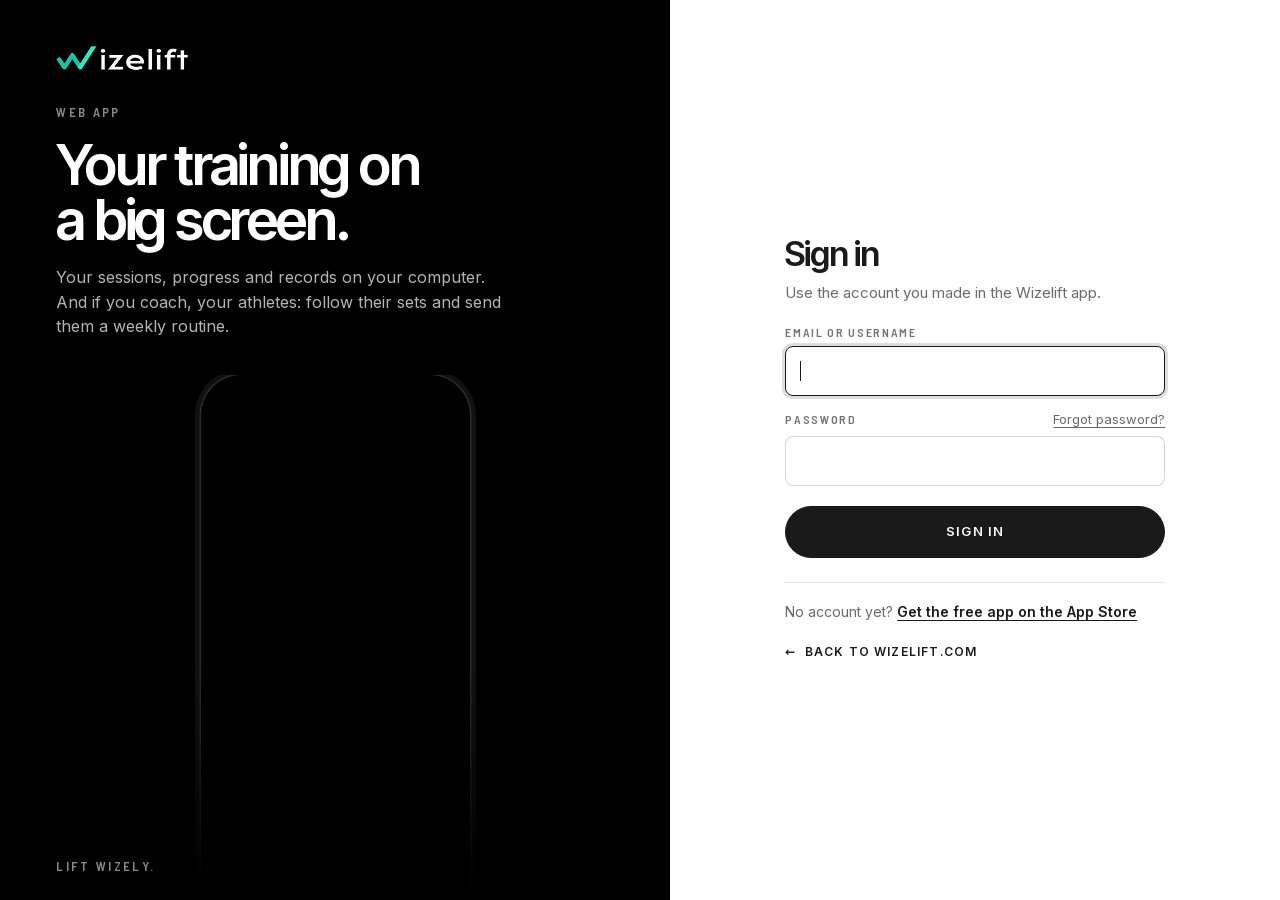
==== commit 2fdb0f8b: "Publish web app from WizeLift 4652b0b3c" ====
--- a/index.html
+++ b/index.html
@@ -6,8 +6,8 @@
     <meta charset="UTF-8" />
     <meta name="viewport" content="width=device-width, initial-scale=1.0" />
     <title>Wizelift</title>
-    <script type="module" crossorigin src="/assets/index-CK4hMUwc.js"></script>
-    <link rel="stylesheet" crossorigin href="/assets/index-gTj959Ow.css">
+    <script type="module" crossorigin src="/assets/index-CkvcdlwU.js"></script>
+    <link rel="stylesheet" crossorigin href="/assets/index-lDAqF32V.css">
   </head>
   <body>
     <div id="root"></div>
--- a/assets/index-lDAqF32V.css
+++ b/assets/index-lDAqF32V.css
@@ -0,0 +1 @@
+@font-face{font-family:WL Inter;font-style:normal;font-weight:400 700;font-display:swap;src:url(/assets/inter-latin-ext-367ba6-B_-bZUTo.woff2)format("woff2");unicode-range:U+100-2BA,U+2BD-2C5,U+2C7-2CC,U+2CE-2D7,U+2DD-2FF,U+304,U+308,U+329,U+1D00-1DBF,U+1E00-1E9F,U+1EF2-1EFF,U+2020,U+20A0-20AB,U+20AD-20C4,U+2113,U+2C60-2C7F,U+A720-A7FF}@font-face{font-family:WL Inter;font-style:normal;font-weight:400 700;font-display:swap;src:url(/assets/inter-latin-bec94a-8kRkwJBP.woff2)format("woff2");unicode-range:U+??,U+131,U+152-153,U+2BB-2BC,U+2C6,U+2DA,U+2DC,U+304,U+308,U+329,U+2000-206F,U+20AC,U+2122,U+2191,U+2193,U+2212,U+2215,U+FEFF,U+FFFD}@font-face{font-family:WL Inter Tight;font-style:normal;font-weight:500 700;font-display:swap;src:url(/assets/inter-tight-latin-ext-17cab1-BIlDi9F-.woff2)format("woff2");unicode-range:U+100-2BA,U+2BD-2C5,U+2C7-2CC,U+2CE-2D7,U+2DD-2FF,U+304,U+308,U+329,U+1D00-1DBF,U+1E00-1E9F,U+1EF2-1EFF,U+2020,U+20A0-20AB,U+20AD-20C4,U+2113,U+2C60-2C7F,U+A720-A7FF}@font-face{font-family:WL Inter Tight;font-style:normal;font-weight:500 700;font-display:swap;src:url(/assets/inter-tight-latin-a807ee-4AtXCUT1.woff2)format("woff2");unicode-range:U+??,U+131,U+152-153,U+2BB-2BC,U+2C6,U+2DA,U+2DC,U+304,U+308,U+329,U+2000-206F,U+20AC,U+2122,U+2191,U+2193,U+2212,U+2215,U+FEFF,U+FFFD}@font-face{font-family:WL Barlow;font-style:normal;font-weight:600;font-display:swap;src:url(/assets/barlow-semi-condensed-latin-ext-bec0a2-CUbUZgPG.woff2)format("woff2");unicode-range:U+100-2BA,U+2BD-2C5,U+2C7-2CC,U+2CE-2D7,U+2DD-2FF,U+304,U+308,U+329,U+1D00-1DBF,U+1E00-1E9F,U+1EF2-1EFF,U+2020,U+20A0-20AB,U+20AD-20C4,U+2113,U+2C60-2C7F,U+A720-A7FF}@font-face{font-family:WL Barlow;font-style:normal;font-weight:600;font-display:swap;src:url(/assets/barlow-semi-condensed-latin-52ffd0-D36brihh.woff2)format("woff2");unicode-range:U+??,U+131,U+152-153,U+2BB-2BC,U+2C6,U+2DA,U+2DC,U+304,U+308,U+329,U+2000-206F,U+20AC,U+2122,U+2191,U+2193,U+2212,U+2215,U+FEFF,U+FFFD}.si{--si-display:"WL Inter Tight", "Inter Tight", "Inter", system-ui, sans-serif;--si-body:"WL Inter", "Inter", system-ui, -apple-system, sans-serif;--si-mono:"WL Barlow", "Barlow Semi Condensed", system-ui, sans-serif;--si-ease:cubic-bezier(.16, 1, .3, 1);--si-dur:.42s;--si-step:45ms;--si-field-bg:var(--bg);--si-field-line:color-mix(in srgb, var(--fg) 18%, transparent);--si-field-line-hover:color-mix(in srgb, var(--fg) 40%, transparent);--si-soft:color-mix(in srgb, var(--fg) 62%, var(--bg));min-height:100%;font:400 16px/1.55 var(--si-body);background:var(--bg);color:var(--fg);grid-template-columns:minmax(0,1.1fr) minmax(400px,1fr);display:grid}.si-brand{color:#fff;--lightningcss-light: ;--lightningcss-dark:initial;color-scheme:dark;min-height:100vh;min-height:100dvh;max-height:100vh;background:#000;flex-direction:column;gap:clamp(28px,4vh,44px);max-height:100dvh;padding:clamp(28px,3.4vw,48px) clamp(28px,4.4vw,72px) 0;display:flex;position:sticky;top:0;overflow:hidden}.si-logo{border-radius:6px;align-self:flex-start;display:inline-flex}.si-logo img{width:auto;height:26px;display:block}.si-pitch{gap:18px;max-width:34rem;display:grid}.si-eyebrow{font:600 13px/1 var(--si-mono);letter-spacing:.18em;text-transform:uppercase;color:#8a8a8a}.si-brand h1{font-family:var(--si-display);letter-spacing:-.04em;text-wrap:balance;margin:0;font-size:clamp(40px,4.4vw,68px);font-weight:600;line-height:.98}.si-lede{color:#b4b4b4;max-width:46ch;margin:0;font-size:clamp(16px,1.25vw,18px);line-height:1.55}.si-line{z-index:2;font:600 13px/1 var(--si-mono);letter-spacing:.18em;text-transform:uppercase;color:#8a8a8a;margin:0;position:absolute;bottom:clamp(22px,3vh,36px);left:clamp(28px,4.4vw,72px)}.si-stage{flex:1;justify-content:center;align-items:flex-start;min-height:0;display:flex;-webkit-mask-image:linear-gradient(#000 55%,#0000 98%);mask-image:linear-gradient(#000 55%,#0000 98%)}.si-phone{--w:clamp(240px, 21vw, 310px);width:var(--w);aspect-ratio:390/844;border-radius:calc(var(--w) * .15);padding:calc(var(--w) * .035);animation:si-rise-far .9s var(--si-ease) .16s both;background:#000;flex:none;position:relative;box-shadow:0 0 0 1.5px #2c2c2c,0 0 0 6px #111,0 50px 100px -30px #000000e6}.si-phone img{object-fit:cover;object-position:top;border-radius:calc(var(--w) * .12);width:100%;height:100%;display:block}.si-side{place-items:center;padding:clamp(32px,6vh,72px) clamp(20px,5vw,64px);display:grid}.si-form{flex-direction:column;gap:18px;width:100%;max-width:380px;display:flex}.si-form h2{color:var(--fg);font-family:var(--si-display);letter-spacing:-.03em;margin:0;font-size:34px;font-weight:600;line-height:1.05}.si-who{color:var(--muted-fg);margin:-8px 0 4px;font-size:15px;line-height:1.5}.si-fields{gap:16px;display:grid}.si-field{gap:8px;display:grid}.si-field label{font:600 12px/1 var(--si-mono);letter-spacing:.14em;text-transform:uppercase;color:var(--si-soft)}.si .si-field input{width:100%;height:50px;font:400 16px/1 var(--si-body);color:var(--fg);background:var(--si-field-bg);border:1px solid var(--si-field-line);border-radius:8px;outline:none;padding:0 14px;transition:border-color .16s,box-shadow .16s}@media (hover:hover) and (pointer:fine){.si .si-field input:hover:not(:focus){border-color:var(--si-field-line-hover)}}.si .si-field input:focus-visible,.si .si-field input:focus{border-color:var(--fg);box-shadow:0 0 0 3px color-mix(in srgb, var(--fg) 14%, transparent);outline:none}.si .si-field input[aria-invalid=true]{border-color:var(--bad)}.si .si-field input[aria-invalid=true]:focus{box-shadow:0 0 0 3px color-mix(in srgb, var(--bad) 22%, transparent)}.si-error{color:var(--bad);min-height:0;margin:-6px 0 -4px;font-size:14px;line-height:1.45}.si-error:empty{display:none}.si .si-btn{border:1px solid var(--fg);background:var(--fg);width:100%;height:52px;color:var(--bg);font:600 13px/1 var(--si-body);letter-spacing:.1em;text-transform:uppercase;cursor:pointer;border-radius:999px;justify-content:center;align-items:center;margin-top:2px;padding:0 30px;transition:transform .16s ease-out,opacity .16s,background-color .16s;display:inline-flex}@media (hover:hover) and (pointer:fine){.si .si-btn:hover:not(:disabled){background:color-mix(in srgb, var(--fg) 86%, var(--bg))}}.si .si-btn:active:not(:disabled){transform:scale(.97)}.si .si-btn:disabled{opacity:.4;cursor:default}.si .si-btn[aria-busy=true]{opacity:1}.si .si-btn:focus-visible{outline:2px solid var(--fg);outline-offset:3px}.si-dots{gap:6px;display:inline-flex}.si-dots i{background:currentColor;border-radius:50%;width:6px;height:6px;animation:.9s ease-in-out infinite si-dot}.si-dots i:nth-child(2){animation-delay:.12s}.si-dots i:nth-child(3){animation-delay:.24s}.si-small{color:var(--muted-fg);margin:0;font-size:13px;line-height:1.5}.si-rule{background:var(--border);height:1px;margin:6px 0 0}.si-get{color:var(--muted-fg);margin:0;font-size:14px;line-height:1.5}.si-get a{color:var(--fg);text-underline-offset:3px;font-weight:600;text-decoration:underline;text-decoration-thickness:1px}.si-back{color:var(--fg);font:600 12px/1 var(--si-body);letter-spacing:.1em;text-transform:uppercase;align-self:flex-start;align-items:center;gap:8px;padding:6px 0;text-decoration:none;display:inline-flex}.si-back span{transition:transform .2s var(--si-ease)}@media (hover:hover) and (pointer:fine){.si-back:hover span{transform:translate(-4px)}.si-get a:hover{text-decoration-thickness:2px}}.si a:focus-visible{outline-offset:3px;border-radius:4px;outline:2px solid}.si-label-row{justify-content:space-between;align-items:baseline;gap:12px;display:flex}.si .si-link{cursor:pointer;color:var(--muted-fg);font:400 13px/1.2 var(--si-body);text-underline-offset:3px;background:0 0;border:0;padding:0;text-decoration:underline;text-decoration-thickness:1px}@media (hover:hover) and (pointer:fine){.si .si-link:hover{color:var(--fg)}}.si .si-link:focus-visible{outline:2px solid var(--fg);outline-offset:3px;border-radius:4px}.si .si-back-btn{cursor:pointer;background:0 0;border:0}.si .si-back-btn:disabled{opacity:.4;cursor:default}.si-done{gap:8px;display:grid}.si-done-title{color:var(--fg);font:600 18px/1.3 var(--si-display);letter-spacing:-.01em;margin:0}.si-done .si-who{margin:0}.si-consent{gap:10px;display:grid}.si-check{cursor:pointer;color:var(--fg);align-items:flex-start;gap:12px;font-size:15px;line-height:1.45;display:flex}.si-check input{width:20px;height:20px;accent-color:var(--fg);cursor:pointer;flex:none;margin:1px 0 0}.si-check input:focus-visible{outline:2px solid var(--fg);outline-offset:2px}.si-legal-links{flex-wrap:wrap;gap:6px 18px;padding-left:32px;font-size:14px;display:flex}.si-legal-links a{color:var(--fg);text-underline-offset:3px;font-weight:600;text-decoration:underline;text-decoration-thickness:1px}@media (hover:hover) and (pointer:fine){.si-legal-links a:hover{text-decoration-thickness:2px}}.si-in{animation:si-rise var(--si-dur) var(--si-ease) both;animation-delay:calc(var(--i,0) * var(--si-step))}@keyframes si-rise{0%{opacity:0;transform:translateY(10px)}to{opacity:1;transform:none}}@keyframes si-rise-far{0%{opacity:0;transform:translateY(40px)}to{opacity:1;transform:none}}@keyframes si-dot{0%,to{opacity:.3;transform:translateY(0)}50%{opacity:1;transform:translateY(-3px)}}@media (prefers-reduced-motion:reduce){.si-in,.si-phone{animation:.2s both si-fade}.si-dots i{animation:1.2s ease-in-out infinite si-fade-pulse}.si .si-btn,.si-back span{transition:opacity .16s,background-color .16s}.si .si-btn:active:not(:disabled){transform:none}}@keyframes si-fade{0%{opacity:0}to{opacity:1}}@keyframes si-fade-pulse{0%,to{opacity:.35}50%{opacity:1}}@media (prefers-contrast:more){.si{--si-field-line:var(--fg)}.si-lede,.si-eyebrow,.si-line{color:#fff}}@media (max-width:900px){.si{grid-template-columns:1fr}.si-brand{gap:22px;min-height:0;max-height:none;padding:20px 16px 28px;position:relative}.si-pitch{gap:12px}.si-brand h1{font-size:clamp(32px,8.6vw,44px)}.si-lede{font-size:15px}.si-stage,.si-line{display:none}.si-side{place-items:start center;padding:28px 16px 40px}.si-form h2{font-size:28px}}.ov-row{grid-template-columns:minmax(0,2fr) minmax(0,1fr);gap:18px;display:grid}@media (max-width:1100px){.ov-row{grid-template-columns:1fr}}.mini td.strong,.strong{font-weight:700}.mini tr.row-link,tr.row-link{cursor:pointer}.mini tr.row-link:hover td,tr.row-link:hover td{background:var(--muted)}.mini td.name{white-space:nowrap}.spark{display:block}.last-session{color:inherit;border-radius:10px;flex-direction:column;gap:10px;margin:-4px;padding:4px;text-decoration:none;display:flex}.last-session:hover{background:var(--muted)}.ls-date{text-transform:capitalize;font-size:12px}.ls-title{font-size:18px;font-weight:700}.ls-stats{font-variant-numeric:tabular-nums;gap:18px;display:flex}.ls-stats b{font-size:18px}.ls-best{font-variant-numeric:tabular-nums;flex-direction:column;gap:2px;display:flex}.ls-lifts{flex-wrap:wrap;gap:6px;display:flex}.pill{background:var(--muted);color:var(--muted-fg);border-radius:999px;padding:3px 9px;font-size:12px}.speed-list{flex-direction:column;display:flex}.speed-row{border-bottom:1px solid var(--border);font-variant-numeric:tabular-nums;grid-template-columns:minmax(150px,1.4fr) 110px minmax(80px,1fr) 90px;align-items:center;gap:12px;padding:8px 2px;display:grid}.speed-row:last-child{border-bottom:none}.speed-name{white-space:nowrap;text-overflow:ellipsis;font-weight:600;overflow:hidden}.speed-vals{white-space:nowrap;font-size:12px}.speed-bar{background:var(--muted);border-radius:4px;height:8px;position:relative}.speed-mid{background:var(--muted-fg);opacity:.6;width:1px;position:absolute;top:-3px;bottom:-3px;left:50%}.speed-fill{background:var(--muted-fg);border-radius:4px;position:absolute;top:0;bottom:0}.speed-fill.good{background:var(--good)}.speed-fill.bad{background:var(--bad)}.speed-delta{text-align:right;white-space:nowrap}.speed-delta.muted{color:var(--muted-fg)}.ready{flex-direction:column;gap:8px;display:flex}.ready-verdict{letter-spacing:-.01em;font-size:30px;font-weight:800}.ready-verdict.primed{color:var(--good-text)}.ready-verdict.recover{color:var(--warn-text)}.ready-verdict.steady{color:var(--fg)}.ready-row{border-bottom:1px solid var(--border);justify-content:space-between;padding:6px 0;display:flex}.ready-row:last-child{border-bottom:none}.ready-row span:last-child{font-weight:700}.grid-wrap{flex-wrap:wrap;align-items:center;gap:28px;display:flex}.grid-stats{grid-template-columns:1fr;gap:10px;min-width:150px;display:grid}.cgrid{gap:4px;display:flex}.cgrid-days,.cgrid-week{grid-template-rows:repeat(7, var(--cell));gap:4px;display:grid}.cgrid-days span{line-height:var(--cell);width:12px;font-size:10px}.cgrid-cell{width:var(--cell);height:var(--cell);background:var(--muted);border-radius:4px}.cgrid-cell.on{background:color-mix(in srgb, var(--c1) 70%, transparent)}.cgrid-cell.on2{background:var(--c1)}.cgrid-cell.out{border:1px dashed var(--border);background:0 0}.sr-only{clip:rect(0 0 0 0);width:1px;height:1px;position:absolute;overflow:hidden}.roster td .name{font-weight:600}.roster .lift b{font-variant-numeric:tabular-nums;font-weight:600}.compare-pickers{flex-direction:column;gap:10px;display:flex}.chips{flex-wrap:wrap;gap:6px;display:flex}.chip{border-radius:999px;align-items:center;gap:6px;padding:5px 12px;display:inline-flex}.chip .dot{margin-right:0}.invite-layout{grid-template-columns:auto 1fr;align-items:center;gap:28px;display:grid}.invite-qr{background:#fff;border-radius:14px;width:220px;height:220px;padding:10px;display:block}.invite-qr.placeholder{background:var(--muted)}.invite-code{letter-spacing:.08em;font-variant-numeric:tabular-nums;font-size:44px;font-weight:800;line-height:1.1}.invite-actions{gap:8px;margin-top:16px;display:flex}@media (max-width:900px){.invite-layout{grid-template-columns:1fr}}.chip{background:var(--muted);border:1px solid var(--border);color:var(--fg);cursor:pointer;border-radius:999px;align-items:center;gap:6px;padding:4px 11px;font-size:13px;text-decoration:none;display:inline-flex}.medals{grid-template-columns:minmax(0,1.2fr) minmax(0,1fr);align-items:start;gap:18px;display:grid}@media (max-width:1180px){.medals{grid-template-columns:1fr}}.trophy-list{flex-direction:column;gap:8px;display:flex}.trophy{border:1px solid var(--primary);background:color-mix(in srgb, var(--primary) 10%, transparent);border-radius:12px;align-items:center;gap:12px;padding:10px 12px;text-decoration:none;display:flex}.trophy:hover{background:color-mix(in srgb, var(--primary) 16%, transparent)}.trophy-text{flex-direction:column;flex:1;gap:2px;min-width:0;display:flex}.trophy-also{flex-wrap:wrap;gap:6px;margin-top:12px;display:flex}.medal-tiers{flex-direction:column;gap:14px;display:flex}.tier-list{flex-direction:column;gap:8px;display:flex}.tier-row{justify-content:space-between;align-items:center;gap:10px;display:flex}.tier-badge{letter-spacing:.06em;border-radius:999px;padding:3px 9px;font-size:11px;font-weight:800}.tier-value{font-variant-numeric:tabular-nums}.segments{grid-template-columns:260px minmax(0,1fr);align-items:start;gap:20px;display:grid}@media (max-width:1000px){.segments{grid-template-columns:1fr}}.segment-list{flex-direction:column;gap:14px;display:flex;position:sticky;top:0}.segment-lift{margin-bottom:6px;font-weight:700}.segment-bands{flex-wrap:wrap;gap:6px;display:flex}.segment-main{flex-direction:column;gap:12px;min-width:0;display:flex}.segment-controls{flex-wrap:wrap;gap:10px;display:flex}.board{flex-direction:column;display:flex}.board-head{border-bottom:1px solid var(--border);justify-content:space-between;padding:10px 16px;display:flex}.board-row{border-bottom:1px solid var(--border);align-items:center;gap:12px;padding:10px 16px;text-decoration:none;display:flex}.board-row:last-child{border-bottom:none}a.board-row:hover{background:var(--muted)}.board-row.me{background:color-mix(in srgb, var(--primary) 10%, transparent);box-shadow:inset 3px 0 0 var(--primary)}.board-place{text-align:right;font-variant-numeric:tabular-nums;width:26px;color:var(--muted-fg);font-weight:800}.board-who{flex-direction:column;flex:1;gap:2px;min-width:0;display:flex}.board-who b,.board-who span{text-overflow:ellipsis;white-space:nowrap;overflow:hidden}.board-value{font-variant-numeric:tabular-nums;white-space:nowrap;font-size:16px;font-weight:800}.board-gap{text-align:center;color:var(--muted-fg);border-bottom:1px solid var(--border);padding:2px 0}.compare{flex-direction:column;gap:16px;display:flex}.compare-pair{grid-template-columns:1fr 1fr;gap:12px;display:grid}.compare-side{border:1px solid var(--border);border-radius:12px;flex-direction:column;gap:10px;padding:12px 14px;display:flex}.compare-side.me{border-color:var(--primary);background:color-mix(in srgb, var(--primary) 6%, transparent)}.compare-who{letter-spacing:.08em;text-transform:uppercase;color:var(--muted-fg);font-size:11px;font-weight:800}.compare-stats{grid-template-columns:repeat(3,minmax(0,1fr));gap:10px;display:grid}.compare-stats>div{flex-direction:column;gap:2px;display:flex}.compare-stats b{font-variant-numeric:tabular-nums;font-size:18px}.compare th.gap,.compare td.gap{border-bottom:none;width:24px}.share-backdrop{z-index:50;background:#0009;place-items:center;padding:24px;display:grid;position:fixed;inset:0}.share-dialog{background:var(--card);border:1px solid var(--border);box-shadow:var(--shadow);border-radius:16px;width:100%;max-width:820px;max-height:calc(100vh - 48px);overflow:auto}.share-head{border-bottom:1px solid var(--border);justify-content:space-between;align-items:center;padding:12px 16px;display:flex}.share-body{grid-template-columns:auto minmax(0,1fr);align-items:start;gap:20px;padding:18px;display:grid}@media (max-width:760px){.share-body{grid-template-columns:1fr}}.share-stage{border-radius:12px;place-items:center;padding:10px;display:grid}.share-stage.checker{background:repeating-conic-gradient(#9a9a9a 0% 25%,#6e6e6e 0% 50%) 50%/20px 20px}.share-canvas{border-radius:10px;width:300px;display:block}.share-canvas.story{height:533px}.share-canvas.post{height:375px}.share-controls{flex-direction:column;align-items:flex-start;gap:14px;display:flex}.share-templates{flex-wrap:wrap;gap:6px;display:flex}.share-actions{flex-wrap:wrap;gap:8px;display:flex}.share-warn{color:var(--warn-text);margin-left:8px;font-size:11px}.kpi-strip{grid-template-columns:repeat(auto-fit,minmax(150px,1fr));gap:12px;display:grid}.session-nav{gap:6px;display:flex}a.button{background:var(--muted);border:1px solid var(--border);min-width:34px;color:var(--fg);border-radius:8px;justify-content:center;align-items:center;padding:6px 12px;text-decoration:none;display:inline-flex}a.button:hover{border-color:var(--muted-fg)}a.button.disabled{opacity:.35;pointer-events:none}.session-note{border-left:3px solid var(--primary);color:var(--fg);white-space:pre-wrap;padding:6px 12px}.lift-block{flex-direction:column;gap:16px;display:flex}.lift-head{justify-content:space-between;align-items:flex-start;gap:16px;display:flex}.lift-head .kpi{min-width:150px}.lift-name{color:var(--fg);font-size:18px;font-weight:700;text-decoration:none}.lift-name:hover{color:var(--accent-fg)}.lift-grid{grid-template-columns:minmax(0,1.25fr) minmax(0,1fr);align-items:start;gap:20px;display:grid}@media (max-width:1280px){.lift-grid{grid-template-columns:1fr}}.panel-head{flex-wrap:wrap;justify-content:space-between;align-items:center;gap:12px;margin-bottom:8px;display:flex}.panel-head h3,.curve h3{color:var(--muted-fg);margin:0;font-size:13px;font-weight:600}table.sets td{padding:8px 9px}table.sets th{padding:6px 9px}table.sets tr.lit td{background:color-mix(in srgb, var(--c1) 12%, transparent)}table.sets tr.warm td{color:var(--muted-fg)}table.sets tr.warm td.strong{color:var(--muted-fg);font-weight:500}td.strong,span.strong{font-weight:700}.tag{letter-spacing:.04em;text-transform:uppercase;color:var(--muted-fg);background:var(--muted);border-radius:4px;margin-left:6px;padding:1px 5px;font-size:10px;font-weight:600}.reps-panel{border-top:1px solid var(--border);flex-direction:column;gap:10px;padding-top:14px;display:flex}.curve{margin-top:8px}.chart .bar-value{fill:var(--muted-fg);font-variant-numeric:tabular-nums;font-size:10px}.chart .bar-value.on{fill:var(--fg);font-weight:700}.chart .group-rule{stroke:var(--border)}.chart .cutoff{stroke:var(--bad);stroke-dasharray:5 4;opacity:.8}.chart .cutoff-label{fill:var(--bad);font-size:11px}.chart .lv-fit{stroke:var(--fg);stroke-width:2px}.chart .lv-extrap{stroke:var(--muted-fg);stroke-width:1.6px;stroke-dasharray:6 5}.chart .lv-drop{stroke:var(--muted-fg);stroke-dasharray:2 4}.chart .lv-estimate{fill:var(--bg);stroke:var(--fg);stroke-width:2px}.chart .lv-estimate-label{fill:var(--fg);font-size:12px;font-weight:700}.chart .lv-past{fill:var(--muted-fg);opacity:.6;cursor:pointer}.chart .lv-now{fill:var(--c1);stroke:var(--bg);stroke-width:1.5px;cursor:pointer}.chart .lv-halo{fill:color-mix(in srgb, var(--c1) 25%, transparent)}.legend-item.clickable{cursor:default}.photo-strip{gap:10px;padding-bottom:2px;display:flex;overflow-x:auto}.photo-thumb{border:1px solid var(--border);background:var(--muted);cursor:zoom-in;border-radius:10px;flex:none;width:132px;height:132px;padding:0;overflow:hidden}.photo-thumb img{object-fit:cover;width:100%;height:100%;display:block}.photo-thumb:hover{border-color:var(--muted-fg)}.lightbox{z-index:50;cursor:zoom-out;background:#000000e0;place-items:center;display:grid;position:fixed;inset:0}.lightbox img{max-width:92vw;max-height:88vh;box-shadow:var(--shadow);cursor:default;border-radius:10px}.lightbox button{color:#fff;background:#ffffff1f;border:none;border-radius:999px;width:44px;height:44px;font-size:20px;position:absolute}.lightbox button:hover{background:#ffffff38}.lightbox-nav.prev{top:50%;left:24px;transform:translateY(-50%)}.lightbox-nav.next{top:50%;right:24px;transform:translateY(-50%)}.lightbox-close{top:20px;right:24px}.lightbox-count{color:#fffc;font-variant-numeric:tabular-nums;font-size:13px;position:absolute;bottom:22px}.tempo-swatch{border-radius:2px;width:10px;height:10px;display:inline-block}input.search{width:240px}.ex-grid{grid-template-columns:minmax(0,1fr) minmax(0,1fr);align-items:start;gap:18px;display:grid}@media (max-width:1180px){.ex-grid{grid-template-columns:1fr}}.card.nopad .card-head{padding:14px 16px 0}tr.clickable-row{cursor:pointer}tr.clickable-row:hover td{background:var(--muted)}.legend-swatch{background:var(--muted);border-radius:3px;width:14px;height:10px;display:inline-block}.card.nopad>.card-head{padding:14px 18px 0}.nowrap{white-space:nowrap}td.wrap{white-space:normal}.filters{flex-direction:column;gap:10px;display:flex}.filters .search{max-width:360px}.chips{flex-wrap:wrap;align-items:center;gap:6px;display:flex}.chip{border-radius:999px;align-items:center;gap:6px;padding:4px 11px;font-size:13px;display:inline-flex}.chip.on{background:var(--accent);color:var(--accent-fg);border-color:#0000;font-weight:600}.sessions-layout{grid-template-columns:minmax(0,1fr) 300px;align-items:start;gap:18px;display:grid}.sessions-side{position:sticky;top:0}@media (max-width:1600px){.sessions-layout{grid-template-columns:1fr}.sessions-side{order:-1;position:static}}.session-title{font-weight:600;text-decoration:none}.session-title:hover{color:var(--accent-fg);text-decoration:underline}.lift-chips{flex-wrap:wrap;align-items:center;gap:4px;display:inline-flex}.lift-chip{background:var(--muted);white-space:nowrap;border-radius:6px;padding:1px 7px;font-size:12px}.pager{border-top:1px solid var(--border);flex-wrap:wrap;align-items:center;gap:4px;padding:12px 14px;display:flex}.pager button{min-width:32px;padding:4px 8px}.pager button.on{background:var(--accent);color:var(--accent-fg);border-color:#0000;font-weight:600}.pager .small{margin-left:10px}.side-note{margin-top:6px}th .sort{color:inherit;background:0 0;border:none;padding:0;font-size:12px;font-weight:500}.cal-head{align-items:center;gap:8px;display:flex}.cal-head h2{color:var(--fg);text-transform:capitalize;min-width:160px;margin:0 8px 0 0;font-size:18px}.cal{border:1px solid var(--border);background:var(--card);border-radius:14px;grid-template-columns:repeat(7,minmax(0,1fr)) minmax(150px,1.15fr);display:grid;overflow:hidden}.cal-dow{color:var(--muted-fg);border-bottom:1px solid var(--border);text-transform:capitalize;padding:8px 10px;font-size:12px}.cal-dow.sum{background:var(--muted)}.cal-day{border-bottom:1px solid var(--border);border-right:1px solid var(--border);flex-direction:column;gap:4px;min-width:0;min-height:104px;padding:6px 7px;display:flex}.cal-day.out{background:color-mix(in srgb, var(--muted) 45%, transparent)}.cal-day.out .cal-num{opacity:.45}.cal-num{color:var(--muted-fg);font-variant-numeric:tabular-nums;font-size:12px}.cal-day.today .cal-num{background:var(--primary);color:var(--primary-fg);border-radius:999px;align-self:flex-start;padding:0 7px;font-weight:700}.cal-chip{background:var(--accent);color:var(--accent-fg);border-radius:7px;padding:4px 7px;font-size:12px;line-height:1.25;text-decoration:none;display:block;overflow:hidden}.cal-chip:hover{filter:brightness(1.08)}.cal-chip b{white-space:nowrap;text-overflow:ellipsis;font-weight:600;display:block;overflow:hidden}.cal-chip span{white-space:nowrap;text-overflow:ellipsis;opacity:.85;display:block;overflow:hidden}.cal-week{border-bottom:1px solid var(--border);background:var(--muted);font-variant-numeric:tabular-nums;flex-direction:column;gap:3px;padding:8px 12px;font-size:12px;display:flex}.cal-week .row2{justify-content:space-between;gap:8px;display:flex}.cal-week .row2 span:first-child,.cal-week.empty{color:var(--muted-fg)}@media (max-width:760px){.shell .cal{grid-template-columns:repeat(7,minmax(0,1fr))}.shell .cal-dow{text-align:center;padding:8px 2px}.shell .cal-dow.sum{display:none}.shell .cal-day{min-height:64px;padding:4px 3px}.shell .cal-day.today .cal-num{padding:0 4px}.shell .cal-chip{padding:3px 4px;font-size:11px}.shell .cal-week{flex-flow:wrap;grid-column:1/-1;gap:2px 16px}.shell .cal-week .row2{gap:6px}}.year{grid-template-rows:repeat(7,13px);grid-auto-flow:column;gap:3px;padding-bottom:4px;display:grid;overflow-x:auto}.year-cell{background:var(--muted);border-radius:3px;place-items:center;width:13px;height:13px;display:grid}.year-cell .bubble{background:var(--c1);border-radius:50%}.year-cell.future{background:0 0}.year-months{color:var(--muted-fg);grid-auto-flow:column;gap:3px;margin-bottom:4px;font-size:11px;display:grid}.settings{flex-direction:column;gap:18px;max-width:640px;display:flex}.settings-row{border-top:1px solid var(--border);justify-content:space-between;align-items:center;gap:16px;padding:11px 0;display:flex}.settings-row:first-of-type{border-top:none}.danger-link{color:var(--bad);text-decoration:none}.danger-link:hover{text-decoration:underline}td.lifts-col{max-width:170px}.lift-line{text-overflow:ellipsis;white-space:nowrap;color:var(--muted-fg);display:block;overflow:hidden}.sessions-table td,.sessions-table th{padding-left:8px;padding-right:8px}.compare-toggle{color:var(--muted-fg);cursor:pointer;align-items:center;gap:6px;font-size:13px;display:inline-flex}.compare-toggle input{width:auto}.delta{font-variant-numeric:tabular-nums;margin-left:6px;font-size:13px;font-weight:600}.delta.muted{color:var(--muted-fg)}.headline{border:1px solid var(--border);background:var(--card);border-radius:14px;flex-direction:column;gap:4px;padding:16px 18px;display:flex}.headline.tone-good{background:color-mix(in srgb, var(--good) 8%, var(--card))}.headline.tone-poor{background:color-mix(in srgb, var(--bad) 8%, var(--card))}.headline.tone-mixed{background:color-mix(in srgb, var(--warn) 8%, var(--card))}.headline-q{letter-spacing:.08em;text-transform:uppercase;color:var(--muted-fg);font-size:11px;font-weight:600}.headline-a{letter-spacing:-.01em;font-size:30px;font-weight:800}.tone-good .headline-a{color:var(--good-text)}.tone-poor .headline-a{color:var(--bad)}.tone-mixed .headline-a{color:var(--warn-text)}.headline-slices{gap:3px;max-width:520px;margin-top:6px;display:flex}.slice{white-space:nowrap;color:var(--fg);border-radius:6px;padding:3px 8px;font-size:11px;overflow:hidden}.slice.good{background:color-mix(in srgb, var(--good) 35%, transparent)}.slice.flat{background:var(--muted)}.slice.poor{background:color-mix(in srgb, var(--bad) 35%, transparent)}.multiples{grid-template-columns:repeat(2,minmax(0,1fr));gap:18px 24px;display:grid}.multiples.three{grid-template-columns:repeat(3,minmax(0,1fr));margin-top:14px}@media (max-width:1100px){.multiples,.multiples.three{grid-template-columns:1fr}}.multiple{min-width:0}.multiple-head{align-items:baseline;gap:10px;margin-bottom:4px;display:flex}.multiple-title{color:var(--fg);font-weight:600;text-decoration:none}a.multiple-title:hover{color:var(--accent-fg)}.multiple-value{font-variant-numeric:tabular-nums;margin-left:auto;font-size:18px;font-weight:700}.vl{flex-direction:column;gap:12px;display:flex}.vl-head{flex-wrap:wrap;align-items:baseline;gap:8px;display:flex}.vl-mean{font-variant-numeric:tabular-nums;font-size:26px;font-weight:800}.hist{padding-bottom:18px;position:relative}.hist-bars{grid-template-columns:repeat(12,1fr);align-items:end;gap:3px;height:150px;display:grid;position:relative}.hist-col{z-index:1;align-items:flex-end;height:100%;display:flex;position:relative}.hist-bar{background:var(--muted-fg);opacity:.55;border-radius:3px 3px 0 0;width:100%;min-height:1px}.hist-bar.in{background:var(--c1);opacity:1}.hist-band{background:color-mix(in srgb, var(--c1) 12%, transparent);border-left:1px dashed var(--c1);border-right:1px dashed var(--c1);position:absolute;top:0;bottom:0}.hist-mean{background:var(--fg);z-index:2;width:2px;position:absolute;top:-4px;bottom:0}.hist-axis{height:16px;position:relative}.hist-axis span{color:var(--muted-fg);font-size:11px;position:absolute;top:4px;transform:translate(-50%)}.muscles{flex-direction:column;gap:6px;display:flex}.muscle-row{grid-template-columns:180px 1fr 50px;align-items:center;gap:12px;display:grid}.muscle-name{white-space:nowrap;text-overflow:ellipsis;font-weight:600;overflow:hidden}.muscle-bar{background:var(--muted);border-radius:5px;height:10px;position:relative;overflow:hidden}.muscle-band{background:color-mix(in srgb, var(--c1) 22%, transparent);position:absolute;top:0;bottom:0}.muscle-fill{background:var(--muted-fg);border-radius:4px;position:absolute;top:2px;bottom:2px;left:0}.muscle-fill.in{background:var(--c1)}.muscle-fill.high{background:var(--c2)}.muscle-val{text-align:right;font-variant-numeric:tabular-nums}.records-lift{flex-direction:column;gap:12px;display:flex}.records-head{flex-wrap:wrap;align-items:baseline;gap:14px;display:flex}.records-head h3{margin:0;font-size:17px}.records-head a{color:var(--fg);text-decoration:none}.records-head a:hover{color:var(--accent-fg)}.records-tiles{grid-template-columns:repeat(4,minmax(0,1fr));gap:10px;display:grid}@media (max-width:1100px){.records-tiles{grid-template-columns:1fr 1fr}}.records-tables{grid-template-columns:1fr 1fr;gap:18px;display:grid}@media (max-width:1100px){.records-tables{grid-template-columns:1fr}}.records-tables h4{color:var(--muted-fg);margin:0 0 6px;font-size:12px;font-weight:600}.kpi a{color:inherit;text-decoration:none}.kpi-link{cursor:pointer}.kpi-link:hover{border-color:var(--muted-fg)}.lift-filter{flex-wrap:wrap;gap:6px;display:flex}.lift-filter button.on{background:var(--accent);color:var(--accent-fg);border-color:#0000;font-weight:600}.body-form{flex-wrap:wrap;align-items:center;gap:8px;display:flex}.body-form input{width:140px}.plan-banner{border:1px solid var(--border);border-radius:12px;align-items:center;gap:12px;padding:10px 14px;display:flex}.plan-banner.warn{border-color:var(--warn);background:color-mix(in srgb, var(--warn) 12%, transparent)}.plan-banner.bad{border-color:var(--bad);background:color-mix(in srgb, var(--bad) 10%, transparent)}.plan-banner span{color:var(--muted-fg);flex:1}.plan-target{width:110px;margin-top:2px;padding:4px 8px;font-size:20px;font-weight:700}.plan-block{border:1px solid var(--border);background:var(--card);border-radius:12px;flex-wrap:wrap;align-items:baseline;gap:6px 18px;padding:12px 16px;display:flex}.plan-week-head{align-items:baseline;gap:14px;display:flex}.plan-week-head h2{color:var(--fg);text-transform:capitalize;margin:0;font-size:16px}.plan-phase{color:var(--accent-fg);background:var(--accent);border-radius:999px;padding:2px 10px;font-size:12px;font-weight:600}.plan-week{grid-template-columns:repeat(7,minmax(0,1fr));align-items:start;gap:10px;display:grid}.plan-day{border:1px solid var(--border);background:var(--card);border-radius:12px;flex-direction:column;gap:8px;min-width:0;min-height:140px;padding:8px;display:flex}.plan-day.today{border-color:var(--primary)}.plan-day-head{color:var(--muted-fg);text-transform:capitalize;justify-content:space-between;align-items:baseline;font-size:12px;display:flex}.plan-day-head b{color:var(--fg);font-size:15px}.plan-session{text-align:left;border:1px solid var(--border);border-left:3px solid var(--primary);background:var(--bg);border-radius:10px;flex-direction:column;align-items:stretch;gap:3px;width:100%;padding:8px 9px;display:flex}.plan-session:hover{background:var(--muted)}.plan-session.on{outline:2px solid var(--primary);outline-offset:-1px}.plan-session.done{opacity:.7}.plan-session-title{font-size:13px;font-weight:700}.plan-session-meta{color:var(--muted-fg);flex-wrap:wrap;align-items:center;gap:4px;font-size:11px;display:flex}.plan-ex{border-top:1px solid var(--border);flex-direction:column;gap:1px;padding:3px 0;font-size:12px;line-height:1.3;display:flex}.plan-ex-name{-webkit-line-clamp:2;-webkit-box-orient:vertical;min-width:0;display:-webkit-box;overflow:hidden}.plan-ex-dose{color:var(--muted-fg);white-space:nowrap;font-variant-numeric:tabular-nums}.plan-tag{letter-spacing:.04em;text-transform:uppercase;background:var(--muted);color:var(--muted-fg);border-radius:6px;margin-left:6px;padding:1px 6px;font-size:10px;font-weight:700}.plan-tag.good{background:color-mix(in srgb, var(--good) 18%, transparent);color:var(--good-text)}.plan-tag.warn{background:color-mix(in srgb, var(--warn) 18%, transparent);color:var(--warn-text)}.plan-editor-fields{flex-wrap:wrap;gap:14px;margin-bottom:14px;display:flex}.plan-editor-fields label{flex-direction:column;gap:4px;min-width:200px;display:flex}.plan-editor-fields label>span:first-child{color:var(--muted-fg);font-size:12px}.plan-focus{padding-top:8px;font-weight:700}.plan-table tr.superset td:first-child{box-shadow:inset 3px 0 0 var(--primary)}.plan-actions{justify-content:flex-end;gap:4px;display:flex}.plan-actions button{padding:3px 9px}.plan-pct{text-align:right;width:70px;padding:4px 6px}.stepper{align-items:center;gap:8px;display:inline-flex}.stepper button{padding:2px 9px}.stepper b{text-align:center;font-variant-numeric:tabular-nums;min-width:20px}.plan-add{max-width:420px;margin-top:12px;position:relative}.plan-results{z-index:4;background:var(--card);border:1px solid var(--border);box-shadow:var(--shadow);border-radius:10px;flex-direction:column;display:flex;position:absolute;top:calc(100% + 4px);left:0;right:0;overflow:hidden}.plan-results button{text-align:left;background:0 0;border:none;border-radius:0;padding:8px 12px}.plan-results button:hover{background:var(--muted)}.plan-editor-foot,.plan-footer{justify-content:flex-end;margin-top:12px;display:flex}button.danger{color:var(--bad)}.row-gap{align-items:center;gap:10px;display:flex}.gen-grid{grid-template-columns:repeat(2,minmax(0,1fr));gap:14px 24px;display:grid}.gen-field{flex-direction:column;gap:6px;display:flex}.gen-field.wide{grid-column:1/-1}.gen-field input[type=number]{width:110px}.gen-field input[type=date]{width:180px}.gen-label{color:var(--muted-fg);font-size:12px}.gen-splits{flex-wrap:wrap;gap:8px;display:flex}.gen-split{align-items:center;display:inline-flex}.gen-split.on{background:var(--accent);color:var(--accent-fg);border-color:#0000;font-weight:600}.gen-foot{border-top:1px solid var(--border);justify-content:space-between;align-items:center;margin-top:16px;padding-top:12px;display:flex}@media (max-width:1180px){.plan-week{grid-template-columns:repeat(4,minmax(0,1fr))}.gen-grid{grid-template-columns:1fr}}.plan-day.drop{outline:2px dashed var(--primary);outline-offset:-2px}.plan-session{cursor:pointer}.plan-session.readonly{cursor:default}.plan-session[draggable=true]{cursor:grab}.plan-session.dragging{opacity:.45}.plan-ex.skipped{opacity:.4}.plan-short{border:1px solid var(--border);cursor:pointer;border-radius:8px;flex-wrap:wrap;align-items:center;gap:2px 6px;margin-top:6px;padding:5px 7px;font-size:12px;display:flex}.plan-short>span{white-space:nowrap}.plan-short.on{border-color:var(--primary);background:color-mix(in srgb, var(--primary) 12%, transparent)}.plan-short input{width:auto;accent-color:var(--primary);margin:0}.plan-short .muted{font-variant-numeric:tabular-nums;margin-left:auto}.plan-table tr[draggable=true]{cursor:grab}.plan-table tr.dragging{opacity:.45}.plan-table tr.drop-above td{box-shadow:inset 0 2px 0 var(--primary)}.plan-table tr.drop-below td{box-shadow:inset 0 -2px 0 var(--primary)}.plan-grip{white-space:nowrap;-webkit-user-select:none;user-select:none}.coach-routine-start{flex-direction:column;gap:10px;display:flex}.coach-routine-head{flex-wrap:wrap;align-items:flex-end;gap:14px;margin-bottom:14px;display:flex}.coach-routine-head label{flex-direction:column;gap:4px;display:flex}.coach-routine-head input:not([type=date]){min-width:220px}.coach-week{grid-template-columns:repeat(7,minmax(0,1fr));gap:8px;display:grid}.coach-day{border:1px solid var(--border);background:var(--card);text-align:left;border-radius:12px;flex-direction:column;align-items:flex-start;gap:4px;min-width:0;min-height:96px;padding:10px;display:flex}.coach-day.empty{background:0 0;border-style:dashed}.coach-day.on{outline:2px solid var(--primary);outline-offset:-1px}.coach-day b{overflow-wrap:anywhere;font-size:14px}.coach-day-name{color:var(--muted-fg);text-transform:capitalize;font-size:12px}.coach-compliance td{vertical-align:top}.plan-own-head{margin:8px 0 0;font-size:16px}@media (max-width:1180px){.coach-week{grid-template-columns:repeat(4,minmax(0,1fr))}}@media (max-width:640px){.coach-week{grid-template-columns:repeat(2,minmax(0,1fr))}}.nav-badge{background:var(--bad);color:#fff;border-radius:999px;margin-left:8px;padding:0 6px;font-size:11px;font-weight:700;line-height:17px;display:inline-block}.community{grid-template-columns:minmax(0,680px) 320px;align-items:start;gap:24px;display:grid}@media (max-width:1180px){.community{grid-template-columns:minmax(0,1fr)}.community-side{order:-1}}.feed{flex-direction:column;gap:16px;min-width:0;display:flex}.community-side{flex-direction:column;gap:16px;display:flex;position:sticky;top:0}.face{object-fit:cover;background:var(--muted);border-radius:50%;flex:none;display:inline-block}.face.initials{color:var(--muted-fg);place-items:center;font-weight:700;display:inline-grid}.level-chip{color:var(--accent-fg);background:var(--accent);vertical-align:middle;border-radius:6px;margin-left:8px;padding:0 6px;font-size:11px;font-weight:700;line-height:18px;display:inline-block}.feed-card{background:var(--card);border:1px solid var(--border);border-radius:14px;flex-direction:column;gap:12px;padding:16px 18px;display:flex}.feed-author{align-items:center;gap:12px;display:flex}.feed-who{flex:1;min-width:0}.feed-name{font-weight:700}.feed-name a{text-decoration:none}.feed-name a:hover{text-decoration:underline}.feed-title{letter-spacing:-.01em;font-size:19px;font-weight:700;text-decoration:none}.feed-title:hover{color:var(--accent-fg)}.feed-stats{grid-template-columns:repeat(3,minmax(0,1fr));gap:12px;display:grid}.feed-stats>div{flex-direction:column;gap:2px;min-width:0;display:flex}.feed-stats b{font-variant-numeric:tabular-nums;text-overflow:ellipsis;white-space:nowrap;font-size:16px;overflow:hidden}.feed-notes{color:var(--fg);white-space:pre-wrap;margin:0}.feed-photos{border-radius:10px;gap:4px;display:grid;overflow:hidden}.feed-photos.n1{grid-template-columns:1fr}.feed-photos.n2{grid-template-columns:1fr 1fr}.feed-photos.n3{grid-template-columns:2fr 1fr 1fr}.feed-photos img{object-fit:cover;width:100%;height:280px;display:block}.feed-lifts{flex-wrap:wrap;gap:6px;text-decoration:none;display:flex}.lift-tile{background:var(--muted);border-radius:8px;padding:6px 10px;font-size:13px;font-weight:600}.lift-tile.more{color:var(--muted-fg)}.feed-chips{flex-wrap:wrap;gap:6px;display:flex}.feed-chips .chip{background:var(--muted);border:1px solid var(--border);border-radius:999px;align-items:center;gap:6px;padding:3px 10px;font-size:12px;display:inline-flex}.feed-chips .chip.gold{border-color:#fbbf24}.feed-chips .chip.silver{border-color:#cbd5e1}.feed-chips .chip.bronze{border-color:#d97706}.feed-chips .dot{margin-right:0}.feed-actions{border-top:1px solid var(--border);align-items:center;gap:8px;padding-top:10px;display:flex}.act{font-variant-numeric:tabular-nums;background:0 0;border:1px solid #0000}.act:hover{background:var(--muted)}.act.on{color:var(--accent-fg);background:var(--accent)}.comment-preview{text-align:left;color:var(--fg);background:0 0;border:none;flex-direction:column;gap:3px;padding:0;display:flex}.comments{border-top:1px solid var(--border);flex-direction:column;gap:10px;padding-top:10px;display:flex}.comment{align-items:flex-start;gap:10px;display:flex}.comment-body{flex:1;min-width:0}.comment-text{white-space:pre-wrap;overflow-wrap:anywhere}.composer{gap:8px;display:flex}.load-more{align-self:center}.menu-wrap{position:relative}.icon-btn{color:var(--muted-fg);background:0 0;border:none;padding:4px 8px;font-size:18px;line-height:1}.icon-btn:hover{background:var(--muted)}.menu{z-index:10;background:var(--card);border:1px solid var(--border);box-shadow:var(--shadow);border-radius:10px;flex-direction:column;min-width:180px;padding:6px;display:flex;position:absolute;top:100%;right:0}.menu button,.menu .menu-link{text-align:left;background:0 0;border:none;border-radius:6px;padding:7px 10px;text-decoration:none}.menu button:hover,.menu .menu-link:hover{background:var(--muted)}.menu-label{color:var(--muted-fg);text-transform:uppercase;letter-spacing:.06em;padding:6px 10px 2px;font-size:11px}.menu-sep{background:var(--border);height:1px;margin:4px 0}.menu-note{white-space:nowrap;position:absolute;top:100%;right:0}.people{flex-direction:column;gap:8px;margin-top:8px;display:flex}.person{justify-content:space-between;align-items:center;gap:8px;display:flex}.person-who{align-items:center;gap:8px;min-width:0;text-decoration:none;display:flex}.person-who:hover b,.person-who:hover span{text-decoration:underline}.row-gap{gap:6px;display:inline-flex}.follow{align-items:center;gap:8px;display:inline-flex}.badge{background:var(--bad);color:#fff;border-radius:999px;padding:0 7px;font-size:11px;font-weight:700;line-height:18px}.profile-head{align-items:center;gap:16px;display:flex}.profile-name{font-size:20px;font-weight:700}.muscles{margin-top:10px}.notices{flex-direction:column;gap:18px;max-width:760px;display:flex}.notices h2{margin-bottom:6px}.notice{border-radius:10px;align-items:center;gap:10px;padding:8px 10px;display:flex}.notice.unread{background:color-mix(in srgb, var(--accent) 60%, transparent)}.notice-main{flex:1;align-items:center;gap:12px;min-width:0;text-decoration:none;display:flex}.notice-text{flex:1;min-width:0}.notice:hover:not(.unread){background:var(--muted)}.shared-workouts{flex-direction:column;gap:4px;max-width:760px;margin-bottom:18px;display:flex}.shared-workouts h2{margin-bottom:6px}.notice.offer{border:1px solid var(--border)}.offer-meta{margin-top:2px;display:block}:root{--bg:#fff;--fg:#1a1a1a;--card:#fff;--muted:#f5f5f5;--muted-fg:#6b6b6b;--primary:#23ebc6;--primary-fg:#0a2e29;--accent:#edfdfb;--accent-fg:#007a68;--border:#e6e6e6;--good:#059669;--warn:#d97706;--bad:#dc2626;--sidebar:#fafafa;--good-text:#047857;--warn-text:#b45309;--c1:#0fb89a;--c2:#6366f1;--c3:#d97706;--c4:#db2777;--c5:#2563eb;--c6:#65a30d;--shadow:0 8px 28px #0000001f;--lightningcss-light:initial;--lightningcss-dark: ;color-scheme:light}@media (prefers-color-scheme:dark){:root:not([data-theme=light]){--bg:#0d0d0d;--fg:#fafafa;--card:#141414;--muted:#262626;--muted-fg:#a6a6a6;--primary:#15c4a6;--primary-fg:#04201c;--accent:#203c38;--accent-fg:#75f0df;--border:#2a2a2a;--good:#34d399;--warn:#fbbf24;--bad:#f87171;--sidebar:#111;--good-text:#34d399;--warn-text:#fbbf24;--c1:#2ee6c6;--c2:#8b8fff;--c3:#fbbf24;--c4:#f472b6;--c5:#60a5fa;--c6:#a3e635;--shadow:0 8px 28px #0000008c;--lightningcss-light: ;--lightningcss-dark:initial;color-scheme:dark}}:root[data-theme=dark]{--bg:#0d0d0d;--fg:#fafafa;--card:#141414;--muted:#262626;--muted-fg:#a6a6a6;--primary:#15c4a6;--primary-fg:#04201c;--accent:#203c38;--accent-fg:#75f0df;--border:#2a2a2a;--good:#34d399;--warn:#fbbf24;--bad:#f87171;--sidebar:#111;--good-text:#34d399;--warn-text:#fbbf24;--c1:#2ee6c6;--c2:#8b8fff;--c3:#fbbf24;--c4:#f472b6;--c5:#60a5fa;--c6:#a3e635;--shadow:0 8px 28px #0000008c;--lightningcss-light: ;--lightningcss-dark:initial;color-scheme:dark}*{box-sizing:border-box}html,body,#root{height:100%;margin:0}body{background:var(--bg);color:var(--fg);-webkit-font-smoothing:antialiased;font:14px/1.4 -apple-system,BlinkMacSystemFont,Segoe UI,Roboto,sans-serif}button{font:inherit;color:inherit;background:var(--muted);border:1px solid var(--border);cursor:pointer;border-radius:8px;padding:6px 12px}button:disabled{opacity:.45;cursor:default}button.primary{background:var(--primary);color:var(--primary-fg);border-color:#0000;font-weight:600}button.link{color:var(--muted-fg);background:0 0;border:none;padding:0}input{font:inherit;color:var(--fg);background:var(--muted);border:1px solid var(--border);border-radius:8px;width:100%;padding:9px 11px}input:focus{outline:2px solid var(--primary);outline-offset:-1px}tr[tabindex]:focus-visible,.kpi-link:focus-visible{outline:2px solid var(--primary);outline-offset:-2px}.muted{color:var(--muted-fg)}.small{font-size:12px}.good{color:var(--good-text)}.warn{color:var(--warn-text)}.bad{color:var(--bad)}.spacer{flex:1}.wordmark{letter-spacing:.12em;color:var(--accent-fg);font-size:18px;font-weight:800}.error{color:var(--bad)}.shell{grid-template-columns:220px 1fr;height:100%;display:grid}.main{flex-direction:column;min-width:0;height:100%;display:flex}.sidebar{background:var(--sidebar);border-right:1px solid var(--border);flex-direction:column;gap:4px;padding:22px 12px 14px;display:flex;overflow:auto}.sidebar .wordmark{padding:0 10px 14px}.nav{text-align:left;color:var(--muted-fg);background:0 0;border:none;border-radius:8px;padding:8px 10px;text-decoration:none;display:block}a.wordmark{text-decoration:none}.nav.on{background:var(--accent);color:var(--accent-fg);font-weight:600}.nav.small{padding:5px 10px;font-size:13px}.sub{border-top:1px solid var(--border);flex-direction:column;gap:2px;margin-top:8px;padding-top:8px;display:flex}.foot{border-top:1px solid var(--border);justify-content:space-between;align-items:center;margin-top:8px;padding:10px 10px 0;display:flex}.demo{color:var(--warn-text);letter-spacing:.1em;font-size:11px;font-weight:700}.content{flex:1;overflow:auto}.skip-link{z-index:100;background:var(--primary);color:var(--primary-fg);border-radius:10px;padding:10px 14px;font-weight:600;text-decoration:none;position:fixed;top:8px;left:8px;transform:translateY(-200%)}.skip-link:focus,.skip-link:focus-visible{outline:2px solid var(--fg);outline-offset:2px;transform:none}.content:focus{outline:none}.mobile-bar{display:none}.page{flex-direction:column;gap:18px;min-width:0;padding:28px 32px 48px;display:flex}h2{color:var(--muted-fg);margin:0 0 10px;font-size:13px;font-weight:600}table{border-collapse:collapse;font-variant-numeric:tabular-nums;width:100%}th{text-align:left;color:var(--muted-fg);border-bottom:1px solid var(--border);white-space:nowrap;padding:6px 10px;font-size:12px;font-weight:500}td{border-bottom:1px solid var(--border);white-space:nowrap;padding:9px 10px}td.num{text-align:right}td.name{font-weight:600}.roster tbody tr{cursor:pointer}.roster tbody tr:hover{background:var(--muted)}.roster tr.self td{background:color-mix(in srgb, var(--accent) 55%, transparent)}.roster .lifts-cell{white-space:normal;min-width:200px}.roster .lifts{flex-wrap:wrap;gap:2px 14px;display:flex}.roster .lift{white-space:nowrap}th.num{text-align:right}th .sort{color:inherit;background:0 0;border:none;padding:0;font-size:12px}th .sort.on{color:var(--fg)}.mini td,.mini th{padding:6px 8px}.loading{padding:10px}.card{background:var(--card);border:1px solid var(--border);border-radius:14px;padding:16px 18px}.grid2{grid-template-columns:1fr 1fr;gap:18px;display:grid}@media (max-width:1180px){.grid2{grid-template-columns:1fr}}.stats{grid-template-columns:repeat(4,1fr);gap:12px;display:grid}.stat{background:var(--card);border:1px solid var(--border);border-radius:12px;flex-direction:column;gap:2px;padding:12px 14px;display:flex}.stat .label{color:var(--muted-fg);font-size:12px}.stat .value{font-variant-numeric:tabular-nums;font-size:22px;font-weight:700}.tabs,.chips{flex-wrap:wrap;gap:6px;display:flex}.tabs button.on,.chip.on{background:var(--accent);color:var(--accent-fg);border-color:#0000;font-weight:600}.chip{border-radius:999px;align-items:center;gap:6px;display:inline-flex}.dot{border-radius:50%;width:9px;height:9px;margin-right:6px;display:inline-block}.empty{color:var(--muted-fg);text-align:center;padding:24px}.chart{width:100%;height:auto;display:block}.chart .grid{stroke:var(--border);stroke-width:1px}.chart .tick{fill:var(--muted-fg);font-size:11px}.chart .band{fill:var(--muted)}.invite{align-items:center;gap:28px;max-width:720px;display:flex}.qr{background:#fff;border-radius:12px;width:220px;height:220px;padding:8px}.qr.placeholder{background:var(--muted)}.code{letter-spacing:.08em;font-variant-numeric:tabular-nums;font-size:40px;font-weight:800}.row{gap:8px;margin-top:14px;display:flex}.nav-group{flex-direction:column;gap:2px;display:flex}.nav-label{letter-spacing:.08em;text-transform:uppercase;color:var(--muted-fg);padding:16px 10px 6px;font-size:11px;font-weight:600}.nav:hover:not(.on){background:var(--muted);color:var(--fg)}.ellipsis{text-overflow:ellipsis;white-space:nowrap;max-width:130px;overflow:hidden}.topbar{border-bottom:1px solid var(--border);background:var(--bg);align-items:center;gap:12px;padding:10px 32px;display:flex}.switcher{align-items:center;gap:8px;display:flex}select{font:inherit;color:var(--fg);background:var(--muted);border:1px solid var(--border);border-radius:8px;padding:6px 10px}.page-head{flex-wrap:wrap;justify-content:space-between;align-items:flex-end;gap:16px;display:flex}.page-title{align-items:baseline;gap:12px;min-width:0;display:flex}.page-title h1{letter-spacing:-.01em;margin:0;font-size:26px}.page-actions{flex-wrap:wrap;align-items:center;gap:10px;display:flex}.segmented{background:var(--muted);border-radius:9px;gap:2px;padding:2px;display:inline-flex}.segmented button{color:var(--muted-fg);background:0 0;border:none;border-radius:7px;padding:5px 11px;font-weight:500}.segmented button.on{background:var(--card);color:var(--fg);box-shadow:0 1px 2px #00000026}.card.nopad{padding:0}.card-head{justify-content:space-between;align-items:center;gap:10px;margin-bottom:10px;display:flex}.card-head h2{margin:0}.grid3{grid-template-columns:repeat(3,minmax(0,1fr));gap:18px;display:grid}.grid4{grid-template-columns:repeat(4,minmax(0,1fr));gap:14px;display:grid}@media (max-width:1180px){.grid3,.grid4{grid-template-columns:1fr 1fr}}.kpi{background:var(--card);border:1px solid var(--border);border-radius:12px;flex-direction:column;gap:2px;min-width:0;padding:12px 14px;display:flex}.kpi-label{color:var(--muted-fg);font-size:12px}.kpi-value{font-variant-numeric:tabular-nums;letter-spacing:-.01em;font-size:24px;font-weight:700}.kpi-unit{color:var(--muted-fg);font-size:13px;font-weight:500}.kpi-delta{font-variant-numeric:tabular-nums;font-size:12px}.kpi-delta.muted{color:var(--muted-fg)}.table-wrap{overflow-x:auto}table.clickable tbody tr{cursor:pointer}table.clickable tbody tr:hover{background:var(--muted)}tr.on td{background:color-mix(in srgb, var(--accent) 70%, transparent)}.skeleton{background:linear-gradient(90deg, var(--muted) 0%, var(--card) 50%, var(--muted) 100%);background-size:200% 100%;border-radius:12px;animation:1.2s linear infinite shimmer}.loading{align-items:center;gap:8px;display:inline-flex}.spinner{border:2px solid var(--border);border-top-color:var(--primary);border-radius:50%;width:14px;height:14px;animation:.8s linear infinite spin}@keyframes spin{to{transform:rotate(360deg)}}@media (prefers-reduced-motion:reduce){.spinner{animation-duration:2.4s}}@keyframes shimmer{0%{background-position:200% 0}to{background-position:-200% 0}}a{color:inherit}a.inline{color:var(--accent-fg);text-decoration:none}a.inline:hover{text-decoration:underline}.chart-box{width:100%;position:relative}.chart-empty{color:var(--muted-fg);text-align:center;padding:40px}.chart .refline{stroke:var(--muted-fg);stroke-dasharray:4 4}.chart .crosshair{stroke:var(--muted-fg);stroke-width:1px;opacity:.6}.tooltip{pointer-events:none;background:var(--card);border:1px solid var(--border);box-shadow:var(--shadow);z-index:5;border-radius:10px;min-width:150px;padding:8px 10px;font-size:12px;position:absolute}.tooltip-title{color:var(--muted-fg);margin-bottom:4px}.tooltip-row{white-space:nowrap;align-items:center;gap:6px;display:flex}.tooltip-row .dot{margin-right:0}.tooltip-label{color:var(--muted-fg);flex:1}.legend{color:var(--muted-fg);flex-wrap:wrap;gap:6px 16px;margin-top:8px;font-size:12px;display:flex}.legend-item{align-items:center;gap:6px;display:inline-flex}.legend-mark{border-top:2px solid;width:14px;height:0;display:inline-block}.legend-mark.dashed{border-top-style:dashed}.legend-mark.hollow{border:2px solid;border-radius:50%;width:9px;height:9px}@media (max-width:760px){.shell{grid-template-rows:auto minmax(0,1fr);grid-template-columns:minmax(0,1fr)}.mobile-bar{background:var(--sidebar);border-bottom:1px solid var(--border);align-items:center;gap:12px;padding:8px 16px;display:flex}.menu-button{padding:6px 10px;font-size:18px;line-height:1}.sidebar{z-index:40;visibility:hidden;width:min(280px,84vw);transition:transform .2s,visibility 0s linear .2s;position:fixed;top:0;bottom:0;left:0;transform:translate(-100%)}.sidebar.open{box-shadow:var(--shadow);visibility:visible;transition:transform .2s;transform:none}.scrim{z-index:30;background:#00000059;position:fixed;inset:0}.main{height:auto;min-height:0}.page{padding:18px 16px 40px}.topbar{padding:8px 16px}.page-title h1{font-size:22px}.stats,.grid4,.grid3{grid-template-columns:repeat(2,minmax(0,1fr))}.card{min-width:0}table{display:block;overflow-x:auto}.table-wrap table{display:table}.invite{flex-direction:column;align-items:flex-start}.shell .plan-week{grid-template-columns:minmax(0,1fr)}.shell .speed-row{grid-template-columns:minmax(0,1fr) auto}.shell .speed-row .speed-bar{display:none}.shell .session-nav,.shell .lift-head{flex-wrap:wrap}.shell .share-body,.shell .compare-pair,.shell .gen-grid{grid-template-columns:minmax(0,1fr)}.shell .muscle-row{grid-template-columns:110px minmax(0,1fr) 44px}.shell .sessions-layout>*,.shell .ex-grid>*,.shell .ov-row>*,.shell .lift-grid>*{min-width:0}.segmented{flex-wrap:wrap;max-width:100%}}
